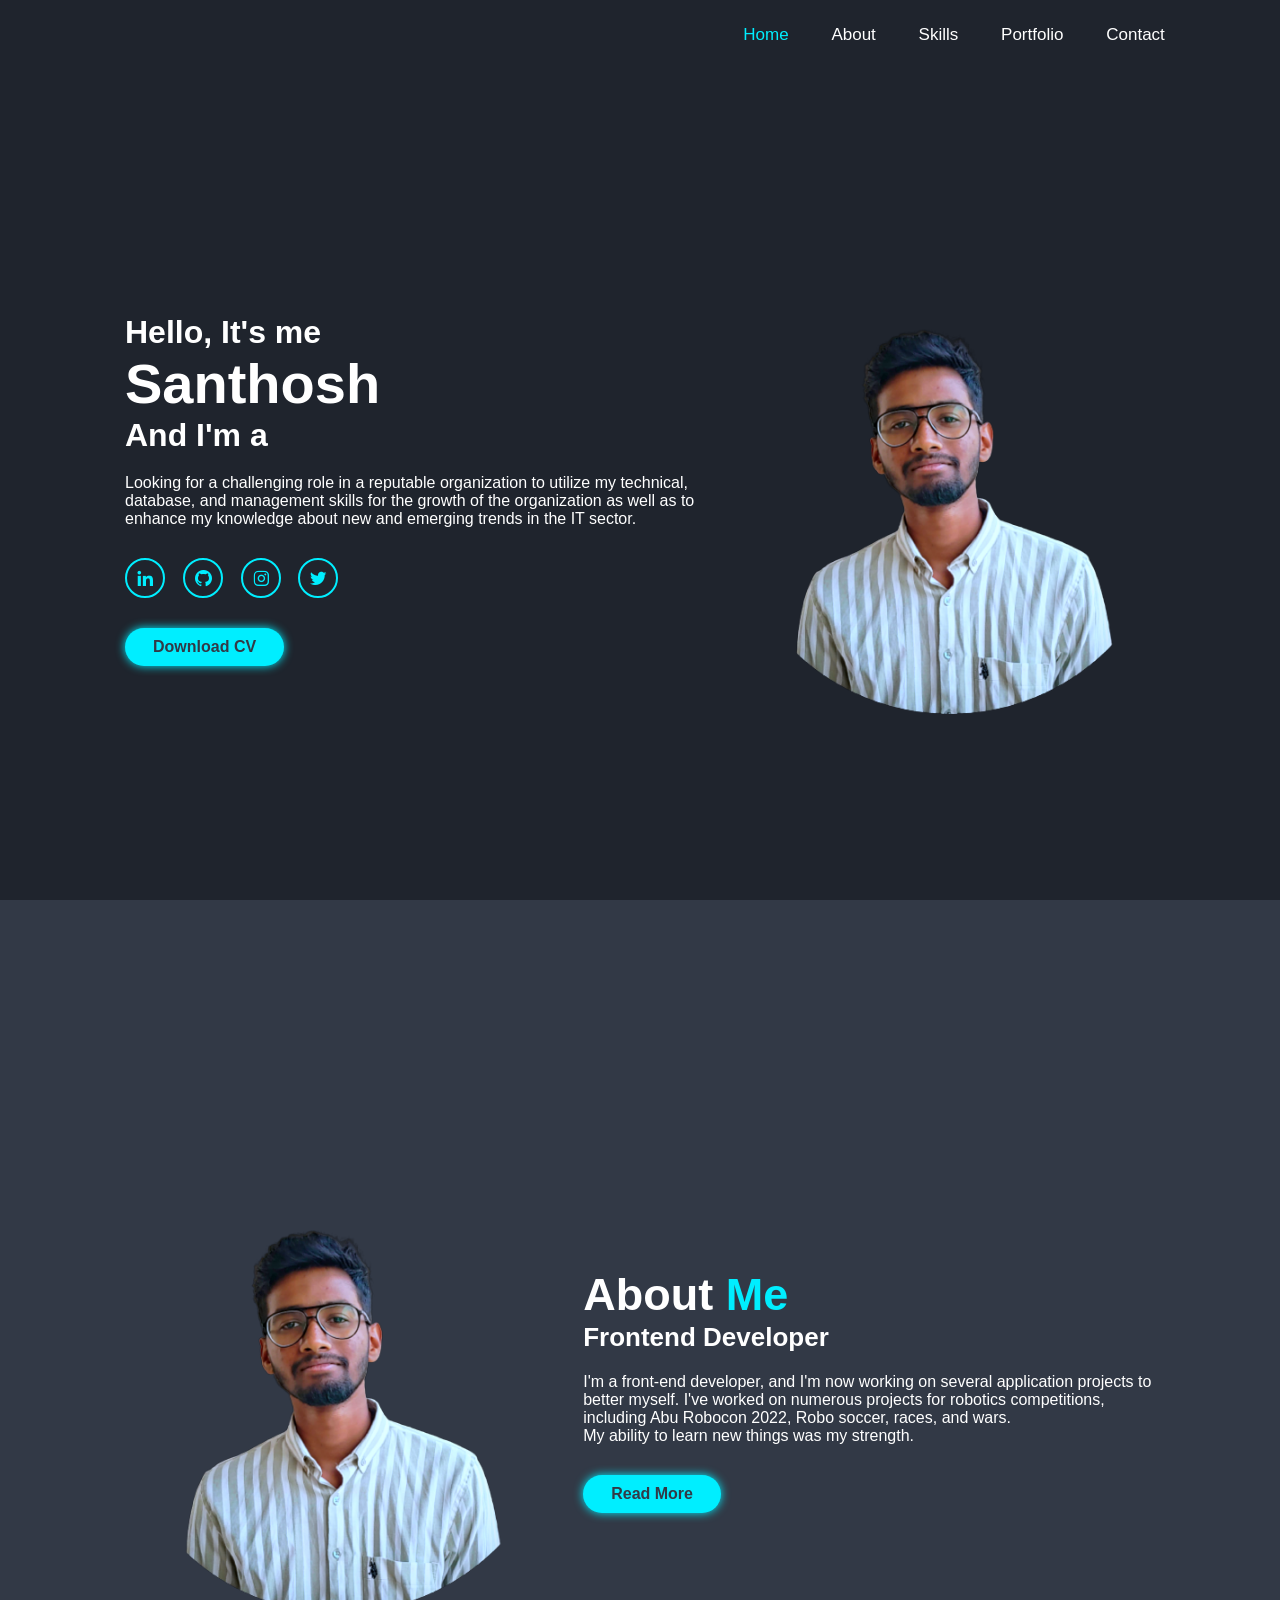
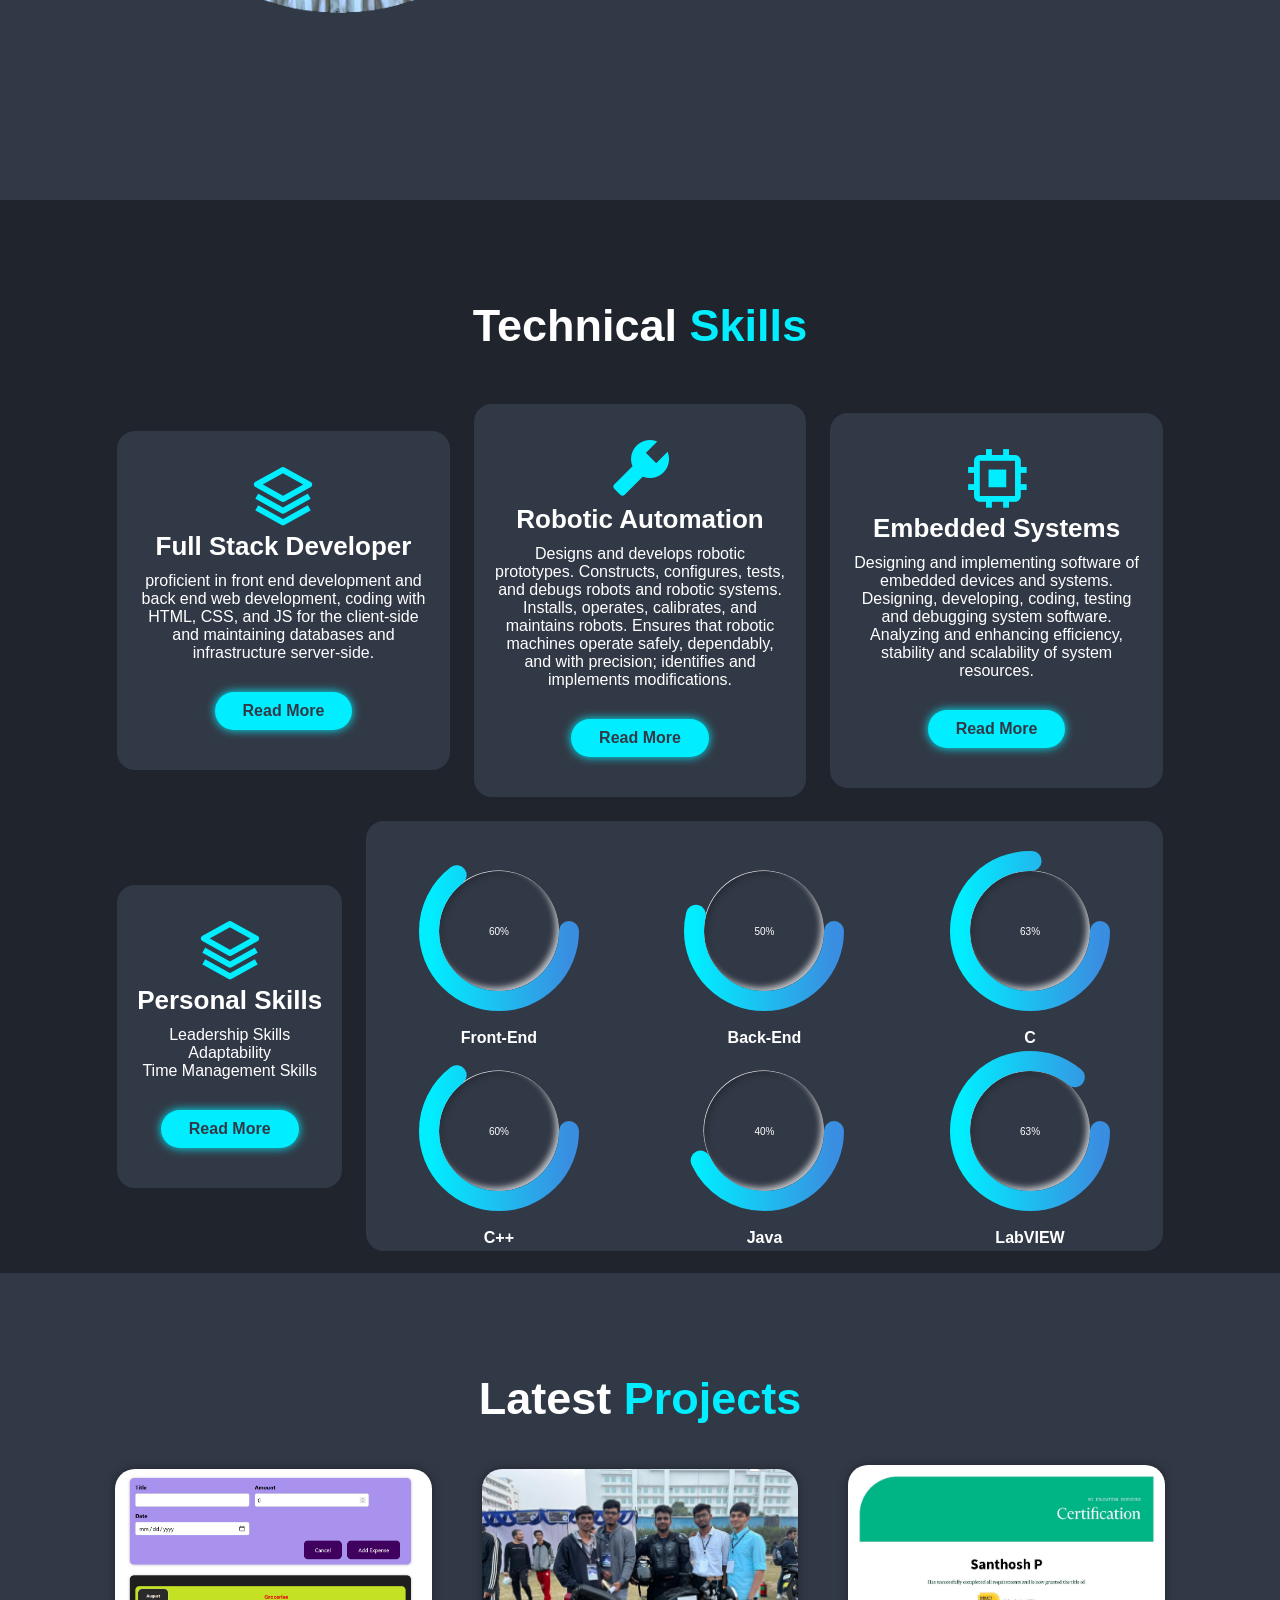
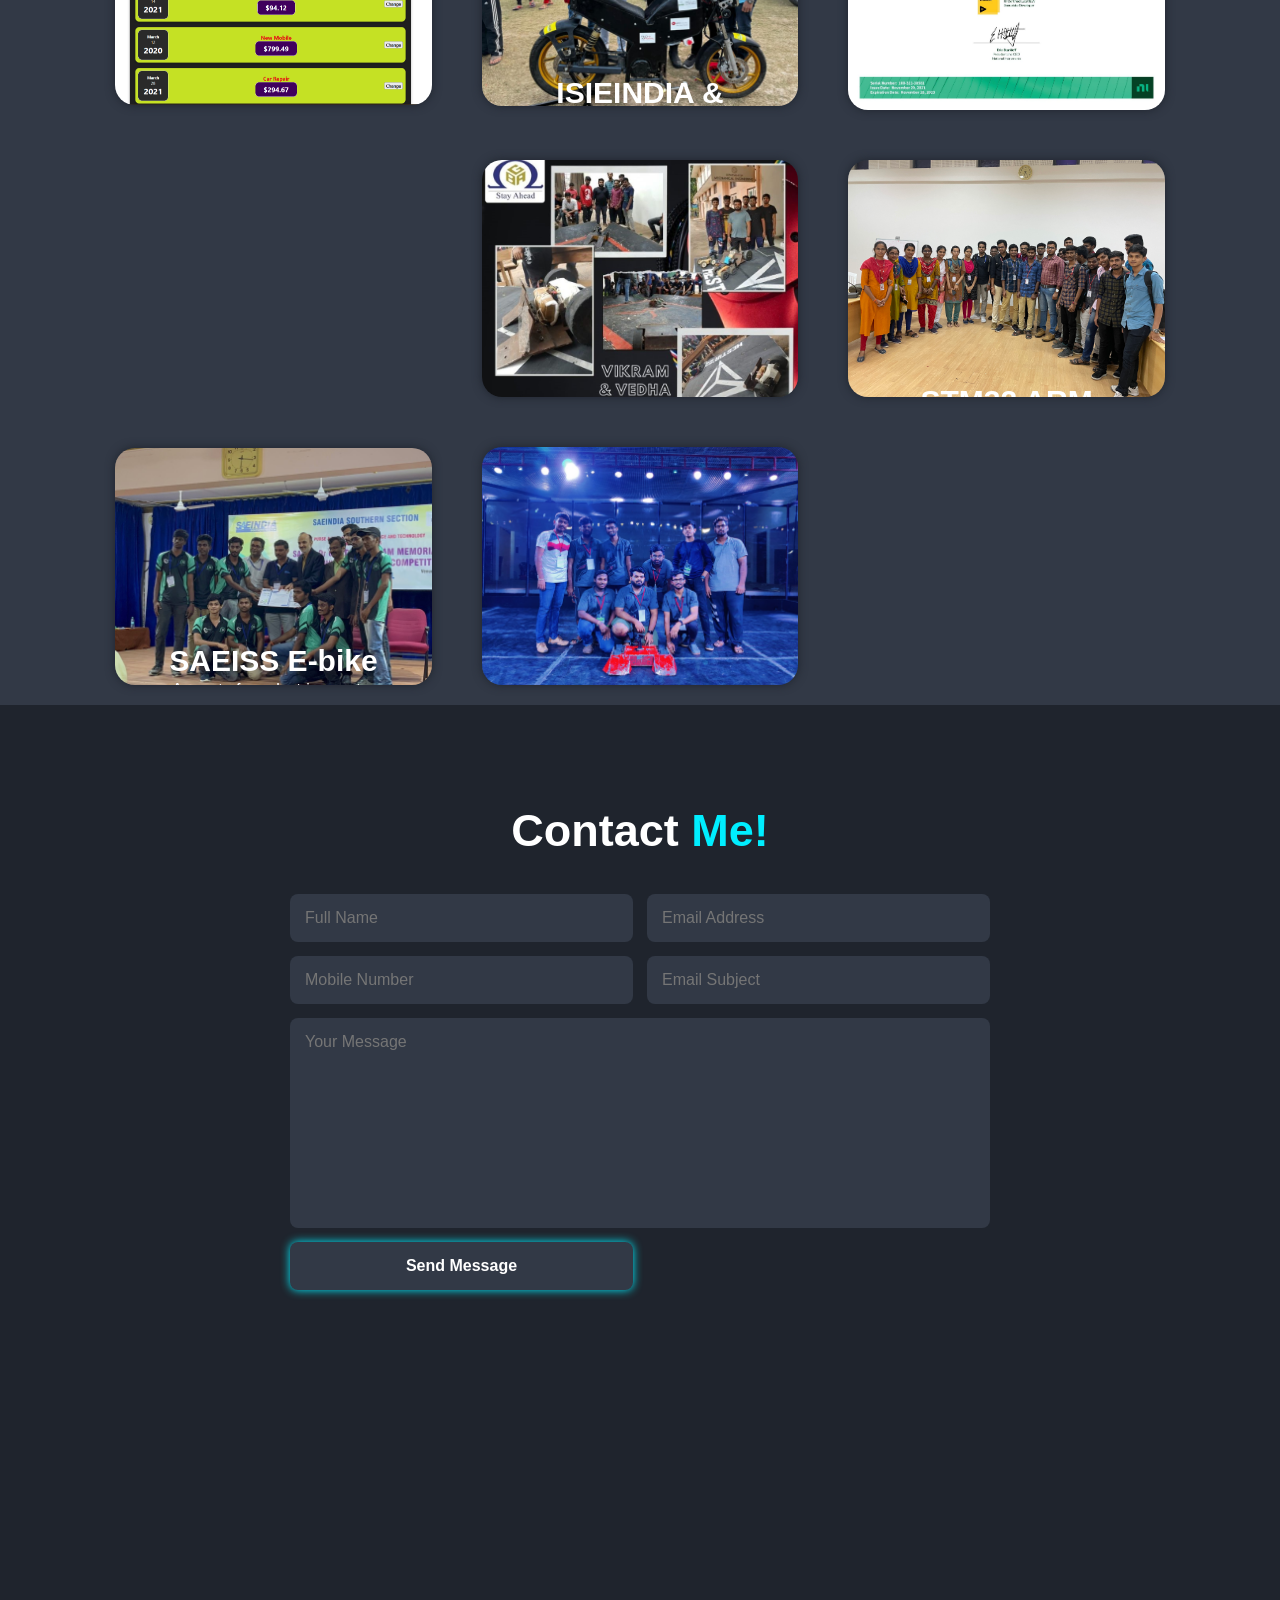
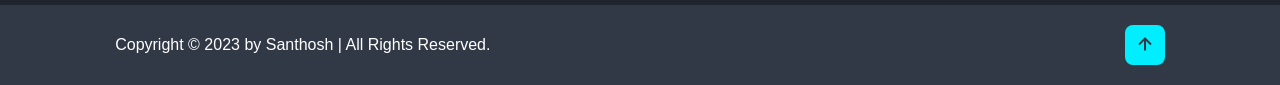
==== index.html @ 1a886999 "portfolio" ====
<!DOCTYPE html>
<html lang="en">
<head>
  <meta charset="UTF-8">
  <meta http-equiv="X-UA-Compatible" content="IE=edge">
  <meta name="viewport" content="width=device-width, initial-scale=1.0">
  <title>Portfolio website</title>
  <link rel="stylesheet"
  href="https://unpkg.com/boxicons@latest/css/boxicons.min.css">
  <link rel="stylesheet" href="NewResume.css">
</head>
<body>
  <header class="header">
    <i class='bx bx-menu' id="menu-icon"></i>
  
  
  <a href="#" class="logo">Portfolio.</a>
  <nav class="navbar">
    <a href="#home" style="--i:1;"class="active">Home</a>
    <a href="#about" style="--i:2;">About</a>
    <a href="#service" style="--i:3;">Skills</a>
    <a href="#portfolio" style="--i:4;">Portfolio</a>
    <a href="#contact" style="--i:5;">Contact</a>

  </nav>
</header>
<section class="home" id="home">
  <div class="home-content">
    <h3>Hello, It's me</h3>
    <h1>Santhosh</h1>
    <h3>And I'm a <span class="multiple-text"></span></h3>
    <p>Looking for a challenging role in a reputable organization to utilize my technical, 
      database, and management skills for the growth of the organization as well 
      as to enhance my knowledge about new and emerging trends in the IT sector.</p>
      <div class ="social-media">
        <a href="https://www.linkedin.com/in/santhosh-p-31a469250/" target="_blank" style="--i:7;" ><i class='bx bxl-linkedin  '></i></a>
        <a href="https://github.com/SanthoshRakki" target="_blank" style="--i:8;" ><i class='bx bxl-github'></i></a>
        <a href="https://www.instagram.com/sandy_jonez2323/?hl=en" target="_blank" style="--i:9;"><i class='bx bxl-instagram'></i></a>
        <a href="https://twitter.com/Santhos59393995?t=UiqaRfSFX6xBNN_8-NeDQA&s=09" target="_blank" style="--i:10;"><i class='bx bxl-twitter'></i></a>
      </div>
      <a href="Add a heading (3).pdf" download="Download" target="_blank" class="btn">Download CV</a>

  </div>
  <div class="home-img">
    <img src ="Santhosh1.png" alt="">

  </div>
</section>

<!-- about section design -->
<section class="about" id="about" >
  <div class="about-img">
    <img src="Santhosh1.png" alt="">
  </div>
  <div class="about-content">
    <h2 class="heading">About<span> Me</span></h2>
    <h3>Frontend Developer</h3>
    <p>I'm a front-end developer, and I'm now working on several application projects to better myself. I've worked on numerous projects for robotics competitions, including Abu Robocon 2022, Robo soccer, races, and wars. <br>My ability to learn new things was my strength.</p>
      <a href="#" class="btn">Read More</a>
  </div>
  <!-- <div class="about-content">
    <h2 class="heading">About<span> Me</span></h2>
    <div>
    <h3>Personal Interest</h3>
    <ul>
      <li></li>
    </ul>
    <p>I'm a front-end developer, and I'm now working on several application projects to better myself. I've worked on numerous projects for robotics competitions, including Abu Robocon 2022, Robo soccer, races, and wars. <br>My ability to learn new things was my strength.</p>
      <a href="#" class="btn">Read More</a>
    </div> -->
  <!-- </div> -->
</section>

<!-- services section design -->
<section class="services" id="service">
  <h2 class="heading">Technical <span>Skills</span></h2>
  <div class="services-overall">
  <div class="services-container">
    <div class="services-box"  >
      <i class='bx bx-layer' ></i>
      <h3>Full Stack Developer</h3>
      <p>proficient in front end development and back end web development, coding with HTML, CSS, and JS for the client-side and maintaining databases and infrastructure server-side.</p>
      <a href="#" class="btn">Read More</a>   
    </div>
    <div class="services-box">
      <i class='bx bxs-wrench'></i>
      <h3>Robotic Automation</h3>
      <p>Designs and develops robotic prototypes. Constructs, configures, tests, and debugs robots and robotic systems. Installs, operates, calibrates, and maintains robots. Ensures that robotic machines operate safely, dependably, and with precision; identifies and implements modifications.</p>
      <a href="#" class="btn">Read More</a>   
    </div>
    <div class="services-box">
      <i class='bx bx-chip' ></i>
      <h3>Embedded Systems</h3>
      <p>Designing and implementing software of embedded devices and systems. Designing, developing, coding, testing and debugging system software. Analyzing and enhancing efficiency, stability and scalability of system resources.</p>
      <a href="#" class="btn">Read More</a>   
    </div>
    <div class="services-container">
      <div class="services-box"  >
        <i class='bx bx-layer' ></i>
        <h3>Personal Skills</h3>
        <p> Leadership Skills <br>
            Adaptability<br>
            Time Management Skills</p>
        <a href="#" class="btn">Read More</a>   
      </div>
  </div>
  <div class="percentage-box">
  <div class="skill">
    <div class="outer">
      <div class="inner">
        <div id="number1" >
          <!-- frontend- 60 -->
        </div>
      </div>
    </div>
    <p> <br><b>Front-End</b></p>
    <svg xmlns="http://www.w3.org/2000/svg" version="1.1" width="160px" height="160px">
      <defs>
         <linearGradient id="GradientColor">
            <stop offset="0%" stop-color="#0ef" />
            <stop offset="100%" stop-color="rgb(58, 142, 225)" />
         </linearGradient>
      </defs>
      <circle id="circle1" cx="80" cy="80" r="70" stroke-linecap="round" />
</svg>
  </div>
  <div class="skill">
    <div class="outer">
      <div class="inner">
        <div id="number2">
           <!-- backend-50 -->
        </div>
      </div>
    </div>
    <p> <br><b>Back-End</b></p>
    <svg xmlns="http://www.w3.org/2000/svg" version="1.1" width="160px" height="160px">
      <defs>
         <linearGradient id="GradientColor">
            <stop offset="0%" stop-color="#0ef" />
            <stop offset="100%" stop-color="rgb(58, 142, 225)" />
         </linearGradient>
      </defs>
      <circle id="circle2" cx="80" cy="80" r="70" stroke-linecap="round" />
</svg>
  </div>
  <div class="skill">
    <div class="outer">
      <div class="inner">
        <div id="number3">
          <!-- C-70 -->
        </div>
      </div>
    </div>
    <p> <br><b>C</b></p>
    <svg xmlns="http://www.w3.org/2000/svg" version="1.1" width="160px" height="160px">
      <defs>
         <linearGradient id="GradientColor">
            <stop offset="0%" stop-color="#0ef" />
            <stop offset="100%" stop-color="rgb(58, 142, 225)" />
         </linearGradient>
      </defs>
      <circle id="circle3"cx="80" cy="80" r="70" stroke-linecap="round" />
</svg>
  </div>
  <div class="skill">
    <div class="outer">
      <div class="inner">
        <div id="number4">
           <!-- C++ - 60 -->
        </div>
      </div>
    </div>
    <p> <br><b>C++</b></p>
    <svg xmlns="http://www.w3.org/2000/svg" version="1.1" width="160px" height="160px">
      <defs>
         <linearGradient id="GradientColor">
            <stop offset="0%" stop-color="#0ef" />
            <stop offset="100%" stop-color="rgb(58, 142, 225)" />
         </linearGradient>
      </defs>
      <circle id="circle4" cx="80" cy="80" r="70" stroke-linecap="round" />
</svg>
  </div>
  <div class="skill">
    <div class="outer">
      <div class="inner">
        <div id="number5">
           <!-- java - 40 -->
        </div>
      </div>
    </div>
    <p> <br><b>Java</b></p>
    <svg xmlns="http://www.w3.org/2000/svg" version="1.1" width="160px" height="160px">
      <defs>
         <linearGradient id="GradientColor">
            <stop offset="0%" stop-color="#0ef" />
            <stop offset="100%" stop-color="rgb(58, 142, 225)" />
         </linearGradient>
      </defs>
      <circle id="circle5" cx="80" cy="80" r="70" stroke-linecap="round" />
</svg>
  </div>
  <div class="skill">
    <div class="outer">
      <div class="inner">
        <div id="number6">
           <!-- labview- 80 -->
        </div>
      </div>
    </div>
    <p> <br><b>LabVIEW</b></p>
    <svg xmlns="http://www.w3.org/2000/svg" version="1.1" width="160px" height="160px">
      <defs>
         <linearGradient id="GradientColor">
            <stop offset="0%" stop-color="#0ef" />
            <stop offset="100%" stop-color="rgb(58, 142, 225)" />
         </linearGradient>
      </defs>
      <circle id="circle6" cx="80" cy="80" r="70" stroke-linecap="round" />
</svg>
  </div>
</div>
</div>
</section>

<!-- portfolio section design -->
<section class="portfolio" id="portfolio">
  <!-- <section id="section4"> -->
  <h2 class="heading">Latest<span> Projects</span></h2>
  <div class="portfolio-container">

    <div class="portfolio-box">
      <img src="expense.png" alt="" >
    <div class="portfolio-layer">
      <h4>Expense Tracker</h4>
      <p>I used ReactJS to create an expenditure tracker app for business use. We can view a detailed list of our spending in this application.
        </p>
        <a href="#"><i class='bx bx-link'></i></a>
    </div>
    </div>

    <div class="portfolio-box">
      <img src="ISIE_ebike.jpg" alt="" >
    <div class="portfolio-layer">
      <h4>ISIEINDIA & Hero electric 2021</h4>
      <p>It is with great pleasure to share that I and my teammates were successful in the E-Bike competition organized by ISIEINDIA & Hero electric 2021 at Chandigarh Group of Colleges Jhanjeri. In addition to learning new things, I was exposed to a lot of different things.
        </p>
        <a href="https://www.linkedin.com/posts/santhosh-p-31a469250_learning-gratitude-bit-activity-7010127802825945088-NTG-?utm_source=share&utm_medium=member_desktop" target="_blank" ><i class='bx bx-link'></i></a>
    </div>
    </div>
    <div class="portfolio-box">
      <img src="labview.jpeg" alt="">
    <div class="portfolio-layer">
      <h4>NI Labview</h4>
      <p>After successfully completing the labview exam, I was certified by NI.In using this NI Labview software I learned a lot about how to develop a product. It was a very helpful and easy tool to work with in projects.
        </p>
        <a href="https://www.linkedin.com/posts/santhosh-p-31a469250_work-software-projects-activity-7010619201606361088-lgrp?utm_source=share&utm_medium=member_desktop" target="_blank" ><i class='bx bx-link'></i></a>
    </div>
    </div>
    <!-- 
    <div class="portfolio-box">
      <img src="bsnl.jpg" alt="">
    <div class="portfolio-layer">
      <h4>BSNL </h4>
      <p>It was a great experience to complete a 15-day internship at the BSNL company located in Meenambakkam, Chennai. As part of that internship, we had hands-on sessions and learned a lot about how the telecommunication system worked, how to resolve difficulties, and how to deal with miscommunications.
        </p>
        <a href="#"><i class='bx bx-link'></i></a>
    </div>
    </div>
    <div class="portfolio-box">
      <img src="salzer.jpg" alt="">
    <div class="portfolio-layer">
      <h4>Salzer Electronics Limited</h4>
      <p>During an industrial visit, the team went to Salzer Electronics Limited in Coimbatore. The visit initially focused on designing, developing, producing, and supplying voltage metre switches, wire ducts, selector switches, and other electrical goods. We gained knowledge about the items' manufacture and the materials used in them.
        </p>
        <a href="#"><i class='bx bx-link'></i></a>
    </div>
    </div>
    <div class="portfolio-box">
      <img src="Block_chain.jpg" alt="">
    <div class="portfolio-layer">
      <h4>Blockchain technology</h4>
      <p>We successfully completed a blockchain technology credit course that was concerned with advancing technology in the modern digital era.
        Our university, Bannari Amman Institute of Technology, sponsored the event. We gained a solid understanding of this technology and how it functions in our daily lives, which was a terrific learning experience.
        </p>
        <a href="#"><i class='bx bx-link'></i></a>
    </div> -->
    <!-- </div> -->
    <div class="portfolio-box">
      <img src="Robocon_2022 (2).jpg" alt="">
    <div class="portfolio-layer">
      <h4>DD ROBOCON 2022</h4>
      <p>The DD ROBOCON 2022 final was attended by our team, NOVA, and was held at IIT Delhi.
        Being selected as one of 32 teams for the finals in an international competition was an incredible experience for us. We learned a lot about innovative robotics concepts, employing microcontrollers to operate sensors, motors, and electrical components, etc., during this event.
        <a href="https://www.linkedin.com/posts/santhosh-p-31a469250_robots-robocon-iitdelhi-activity-7013549904669147136-gvl3?utm_source=share&utm_medium=member_desktop" target="_blank" ><i class='bx bx-link'></i></a>
    </div>
    </div>
    <div class="portfolio-box">
      <img src="hestia.jpeg" alt="">
    <div class="portfolio-layer">
      <h4> Hestia'22</h4>
      <p>
        We, the DOT ROBOTICS team from Bannari Amman Institute of Technology, had participated in several robotic events, such as the Line Follower, the Unwired Race, the Dirt Race, and the Robo War (25kg) in Hestia'22 organized by TKM College of Engineering Kollam.
        </p>
        <a href="https://www.linkedin.com/posts/santhosh-p-31a469250_experience-robotics-events-activity-7013171414853705728-BQtj?utm_source=share&utm_medium=member_desktop" target="_blank" ><i class='bx bx-link'></i></a>
    </div>
    </div>
    <div class="portfolio-box">
      <img src="stm.jpg" alt="">
    <div class="portfolio-layer">
      <h4> STM32 ARM CORTEX</h4>
      <p>TPEP product company has provided us with hands-on product training using STM ARM CORTEX microcontroller, in which we learned how to develop products that can be sold to consumers, how to design circuits, and how to select appropriate components.
        </p>
        <a href="https://www.linkedin.com/posts/santhosh-p-31a469250_tpep-stm32-microcontroller-activity-7011359034331078656-U4ib?utm_source=share&utm_medium=member_desktop" target="_blank"><i class='bx bx-link'></i></a>
    </div>
    </div>
    <div class="portfolio-box">
      <img src="SAE_ebike.jpg" alt="">
    <div class="portfolio-layer">
      <h4>SAEISS E-bike</h4>
      <p>As part of an electric scooter competition, our team, BANDIT BIKERS, entered the SAEISS DR.G.PADMANABHAM MEMORIAL ELECTRIC TWO WHEELER DESIGN COMPETITION - 2022. We created an electric scooter from the ground up.
        With good cumulative scores, we successfully completed all 7 rounds of this competition, and we were given second place for BEST PRESENTATION.
        </p>
        <a href="https://www.linkedin.com/posts/santhosh-p-31a469250_ebike-saeindia-innovations-activity-7014291073606828033-gvYP?utm_source=share&utm_medium=member_desktop" target="_blank"><i class='bx bx-link'></i></a>
    </div>
    </div>
    <div class="portfolio-box">
      <img src="NIT.jpg" alt="">
    <div class="portfolio-layer">
      <h4>TATHVA'22</h4>
      <p>We are happy to announce that DOT Robotics took part in the TATHVA'22 conference, which was held at the National Institute of Technology in Connecticut. We won first place in the SCHWIMMWAGEN, third place in the HOVERCRAFT, and fourth place in the ROBO WAR (60kg).
        </p>
        <a href="https://www.linkedin.com/posts/santhosh-p-31a469250_technology-robotics-robowar-activity-7014607756934463488-1y39?utm_source=share&utm_medium=member_desktop" target="_blank"><i class='bx bx-link'></i></a>
    </div>
    </div>

  </div>
</section>
<!-- Contact section design -->
<section class="contact" id="contact">
  <h2 class="heading">Contact<span>  Me!</span></h2>
  <form action="#">
    <div class="input-box">
      <input type="text" placeholder="Full Name">
      <input type="email" placeholder="Email Address"
    </div>
    <div class="input-box">
      <input type="number" placeholder="Mobile Number">
      <input type="text" placeholder="Email Subject"
    </div>
    <textarea name="" id="" cols="30" rows="10" placeholder="Your Message"></textarea>
    <input type="submit" class="btn" value="Send Message" >
  </form>
 
</section>
<!-- footer design -->
<footer class="footer">
  <div class="footer-text">
    <p>Copyright &copy; 2023 by Santhosh | All Rights Reserved.</p>
  </div>
  <div class="footer-iconTop">
    <a href="#home"><i class='bx bx-up-arrow-alt'></i></a>
  </div>
</footer>
<!-- scroll reveal -->
<script src="https://unpkg.com/scrollreveal"></script>
<!-- custom js -->
<script src="https://cdn.jsdelivr.net/npm/typed.js@2.0.12"></script>

<script src="NewResume.js"></script>
<script>
  let number1= document.getElementById("number1");
  let counter1 = 0;
  setInterval(()=>{
    if(counter1 == 60){
      clearInterval();
    }else{
    counter1 +=1;
    number1.innerHTML = counter1 + "%"
  }},30);
  let number2= document.getElementById("number2");
  let counter2 = 0;
  setInterval(()=>{
    if(counter2 == 50){
      clearInterval();
    }else{
    counter2+=1;
    number2.innerHTML = counter2 + "%"
  }},30);
  let number3= document.getElementById("number3");
  let counter3 = 0;
  setInterval(()=>{
    if(counter3 == 70){
      clearInterval();
    }else{
    counter3+=1;
    number3.innerHTML = counter3 + "%"
  }},30);
  let number4= document.getElementById("number4");
  let counter4 = 0;
  setInterval(()=>{
    if(counter4 == 60){
      clearInterval();
    }else{
    counter4+=1;
    number4.innerHTML = counter4 + "%"
  }},30);
  let number5= document.getElementById("number5");
  let counter5 = 0;
  setInterval(()=>{
    if(counter5 == 40){
      clearInterval();
    }else{
    counter5+=1;
    number5.innerHTML = counter5 + "%"
  }},30);
  let number6= document.getElementById("number6");
  let counter6 = 0;
  setInterval(()=>{
    if(counter6 == 80){
      clearInterval();
    }else{
    counter6+=1;
    number6.innerHTML = counter6 + "%"
  }},30);
</script>
</body> 
</html>
---- NewResume.css ----
@import url('https://fonts.googleapis.com/css2?family=Poppins:wght@300;400;500;600;700;800;900&display=swap');
*{
    margin: 0;
    padding: 0;
    box-sizing: border-box;
    text-decoration: none;
    border: none;
    outline: none;
    scroll-behavior: smooth ;
    font-family:'Gill Sans', 'Gill Sans MT', Calibri, 'Trebuchet MS', sans-serif;
}

:root{
    --bg-color: #1f242d;
    --second-bg-color:#323946;
    --text-color:#fff;
    --main-color:#0ef;
}

html{
    font-size: 62.5%;
    overflow-x: hidden;
    background: var(--bg-color);
    color: var(--text-color);
}
body{
    background: var(--bg-color);
    color:var(--text-color);
}
section{
    min-height: 100vh;
    padding: 10rem 9% 2rem;
}
.header{
    position: fixed;
    top: 0;
    left: 0;
    width: 100%;
    padding: 2rem 9%;
    background: var(--bg-color);
    display: flex;
    justify-content:space-between ;
    align-items: center;
    z-index: 100;
}
.header.sticky{
    border-bottom: .1rem solid rgba(0,0,0, .2) ;
}
span{
    color:  var(--main-color);
}

.logo{
      font-size: 2.5rem;
      color: var(--text-color);
      text-decoration: none;
      font-weight: 600;
      cursor: default;
      opacity: 0;
      animation: slideRight 1s ease forwards; 
    
}

.navbar a{
    display: inline-block;
    font-size: 1.7rem;
    color: var(--text-color);
    text-decoration: none;
    font-weight: 500;
    margin-left: 4rem;
    transition: .3s;
    opacity: 0;
    animation: slideTop .5s ease forwards;
    animation-delay: calc(.2s * var(--i)); 
}

.navbar a:hover,
.navbar a.active{
    color: var(--main-color);
}

#menu-icon{
    font-size: 3.6rem;
    color: var(--text-color);
    display: none;
}

.home{
    /* position: relative;
    width: 100%;
    height: 100vh;   */
    display: flex;
    justify-content: center;
    align-items: center;
    /* padding: 70px 10%; */
}
.home-content{
    max-width: 600px;
}

.home-content h3{
    font-size: 3.2rem;
    font-weight: 700;
     opacity: 0;
    animation: slideBottom 1s ease forwards;
    animation-delay: .7s; 
} 

.home-content h3:nth-of-type(2)
{
    margin-bottom: 2rem;
    animation: slideTop 1s ease forwards;
    animation-delay: .7s; 
} 

.home-content h3 span{
    color: var(--main-color);
}
 
.home-content h1{
    font-size: 5.6rem;
    font-weight: 700;
    line-height: 1.3;
    margin: -3px 0;
    /* opacity: 0;
    animation: slideRight 1s ease forwards;
    animation-delay: 1s; */
} 

 .home-content p {
    font-size: 1.6rem;
    /* opacity: 0;
    animation: slideLeft 1s ease forwards;
    animation-delay: 1s; */
 }

.home-img img{
    /* width: 35vw;
    animation: floatImage 2s ease-in-out infinite; */
    max-width:  450px;
    margin-right: -20px; 
     opacity: 0;
    animation: zoomIn 1s ease forwards;/*,floatImage 4s ease-in infinite; */
    animation-delay: 2s, 3s;
}

.social-media a {
     display: inline-flex;
     justify-content: center;
     align-items: center;
     width: 4rem;
     height: 4rem;
     background: transparent;
     border: .2rem solid var(--main-color);
     border-radius: 50%;
     font-size: 2rem;
     color: var(--main-color);
     text-decoration:none ;
     margin: 3rem 1.5rem 3rem 0;
     transition: .5s ease;  
      opacity: 0;
    animation: slideLeft 1s ease forwards;
    animation-delay: calc(.2s * var(--i)); 
     /*margin: 30px 15px 30px 0;*/
}

.social-media a:hover{
    background: var(--main-color);
    color: var(--second-bg-color);
    box-shadow: 0 0 1rem var(--main-color);
    ;
}

.btn{
    display: inline-block;
    padding: 1rem 2.8rem;
    background: var(--main-color);
    border-radius: 4rem;
    box-shadow: 0 0  1rem var(--main-color) ;
    font-size: 1.6rem;
    color: var(--second-bg-color);
    letter-spacing: 0;
    text-decoration: none;
    font-weight: 600;
    transition: .5s ease;
    opacity: 0;
    animation: slideTop 1s ease forwards;
    animation-delay: 2s; 
}

.btn:hover{
    box-shadow: none;
}

.about{
    display: flex;
    justify-content: center;
    align-items: center;
    gap: 2rem;
    background: var(--second-bg-color);
}
.about-img img{
    width: 35vw;
}

.about-content h2{
    text-align: left;
    line-height: 1.2;
}
.heading{
    text-align: center;
    font-size: 4.5rem;
}
.about-content h3{
    font-size: 2.6rem;
}
.about-content p{
    font-size: 1.6rem;
    margin: 2rem 0 3rem;
}
.services h2{
    margin-bottom: 5rem;
}
.services-container{
    display: flex;
    justify-content:center;
    align-items: center;
    flex-wrap: wrap;
    gap: 2rem;
}
 .services-overall{
    display: grid;
    grid-gap: 50px;
    align-items: center;
    gap: 2.5 rem; 
} 
.services-container .services-box{
    flex: 1 1 30rem;
    background: var(--second-bg-color);
    padding: 3rem 2rem 4rem;
    border-radius: 2rem;
    text-align: center;
    border: .2rem solid var(--bg-color) ;
    transform: .5s ease;
}
.services-container .services-box:hover{
    border-color: var(--main-color);
    transform: scale(1.02);
}
.percentage-box{
    display: flex;
    
    justify-content:space-around;
    align-items: center;
    flex-wrap: wrap;
    gap: 4rem;
    flex: 1 1 30rem;
    background: var(--second-bg-color);
    padding: 3rem 2rem 4rem;
    border-radius: 2rem;
    text-align: center;
    border: .2rem solid var(--bg-color) ;
    transform: .5s ease;
}
.percentage-box:hover{
    border-color: var(--main-color);
    transform: scale(1.02);
}
  .services-box i{
    font-size: 7rem;
    color: var(--main-color);
  }
  .services-box h3{
    font-size: 2.6rem;
  }
  .services-box p{
    font-size: 1.6rem;
    margin: 1rem 0 3rem;
  }
  .portfolio{
    background: var(--second-bg-color);
  }
  .portfolio h2{
    margin-bottom: 4rem;
  }
  .portfolio-container{
    display:grid;
    grid-template-columns: repeat(3,1fr);
    grid-gap: 50px;
    align-items: center;
    gap: 2.5 rem;
  }
  .portfolio-container .portfolio-box{
    position:relative ;
    border-radius: 2rem;
    box-shadow: 0 0 1rem var(--bg-color);
    overflow: hidden;
    display: flex;
    /* width: 200;
    height: 100; */

  }
  .skill{
    width:160px;
    height: 160px;
    position: relative;
  }
  .outer{
    height: 160px;
    width: 160px;
    border-radius: 50%;
    padding: 20px;
    box-shadow: 6px 6px 10px -1px rgba(0,0,0,0.15),
                -6px -6px -10px -1px rgba(255,255,255,0.7);
  }
  .inner{
    height: 120px;
    width: 120px;
    border-radius: 50%;
     display: flex;
    align-items: center;
    justify-content: center; 
    box-shadow: inset  4px 4px 6px -1px rgba(0,0,0, .2),
                inset  -4px -4px 6px -1px rgba(255,255,255,0.7),
                     -0.5px -0.5px 0px rgba(255,255,255,1),
                     0.5px 0.5px 0px rgba(0,0,0,0.15),
                     0px 12px 10px -10px rgba(0,0,0,0.05);
  }
.skill p{
        font-size: 1.6rem;
        /* font-size:x-large; */
}
  #circle1{
    fill:none;
    stroke: url(#GradientColor);
    stroke-width: 20px;
    stroke-dasharray: 472;
    stroke-dashoffset: 472;
    animation: anim1 2s linear forwards;
  }
  svg{
    position: absolute;
    top: 0;
    left: 0;
  }
  @keyframes anim1{
    100%{
        stroke-dashoffset: 188;
    }
  }
  #circle2{
    fill:none;
    stroke: url(#GradientColor);
    stroke-width: 20px;
    stroke-dasharray: 472;
    stroke-dashoffset: 472;
    animation: anim2 2s linear forwards;
  }
  svg{
    position: absolute;
    top: 0;
    left: 0;
  }
  @keyframes anim2{
    100%{
        stroke-dashoffset: 236;
    }
  }
  #circle3{
    fill:none;
    stroke: url(#GradientColor);
    stroke-width: 20px;
    stroke-dasharray: 472;
    stroke-dashoffset: 472;
    animation: anim3 2s linear forwards;
  }
  svg{
    position: absolute;
    top: 0;
    left: 0;
  }
  @keyframes anim3 {
    100%{
        stroke-dashoffset: 141;
    }
  }
  #circle4{
    fill:none;
    stroke: url(#GradientColor);
    stroke-width: 20px;
    stroke-dasharray: 472;
    stroke-dashoffset: 472;
    animation: anim4 2s linear forwards;
  }
  
  svg{
    position: absolute;
    top: 0;
    left: 0;
  }
  @keyframes anim4{
    100%{
        stroke-dashoffset: 188;
    }
  }
  #circle5{
    fill:none;
    stroke: url(#GradientColor);
    stroke-width: 20px;
    stroke-dasharray: 472;
    stroke-dashoffset: 472;
    animation: anim5 2s linear forwards;
  }
  svg{
    position: absolute;
    top: 0;
    left: 0;
  }
  @keyframes anim5{
    100%{
        stroke-dashoffset: 283;
    }
  }
  #circle6{
    fill:none;
    stroke: url(#GradientColor);
    stroke-width: 20px;
    stroke-dasharray: 472;
    stroke-dashoffset: 472;
    animation: anim6 2s linear forwards;
  }
  svg{
    position: absolute;
    top: 0;
    left: 0;
  }
  @keyframes anim6{
    100%{
        stroke-dashoffset: 94;
    }
  }
  
  #number{
    font-weight: 600px;
    color: #555;
  }

  .portfolio-box img{
    width: 100%;
    transform: .5s ease;

  }
  .portfolio-box:hover img{
    transform: scale(1.1);
  }
.portfolio-box .portfolio-layer{
    position: absolute;
    bottom: 0;
    left: 0;
    width: 100%;
    height: 100%;
    background: linear-gradient(rgba(0,0,0, .1), var(--main-color));
    display: flex;
    justify-content: center;
    align-items: center;
    flex-direction: column;
    text-align: center;
    padding: 0 4rem;
    transform: translateY(100%);
    transition: .5s ease;
}
.portfolio-box:hover .portfolio-layer{
    transform: translateY(0);
}
.portfolio-layer h4{
    font-size: 3rem; 
}
.portfolio-layer p{
    font-size: 1.6rem;
    margin: .3rem 0 1rem;
}

.portfolio-layer a{
    display: inline-flex;
    justify-content: center;
    align-items: center;
    width: 5rem;
    height: 5rem;
    background: var(--text-color);
    border-radius: 50%;
}
.portfolio-layer a i{
    font-size: 2rem;
    color: var(--second-bg-color);
}
.contact h2{
    margin-bottom: 3rem;
}
.contact form{
    max-width: 70rem;
    margin: 1rem auto;
    text-align: center;
    margin-bottom: 3rem;
}
.contact form .input-box{
    display: flex;
    justify-content: space-between;
    flex-wrap: wrap;
}
.contact form .btn{
    display: inline-block;
    padding: 1rem 2.8rem;
    background: var(--main-color);
    border-radius: 4rem;
    box-shadow: 0 0  1rem var(--main-color) ;
    font-size: 1.6rem;
    color: var(--second-bg-color);
    letter-spacing: 0;
    text-decoration: none;
    font-weight: 600;
    transition: .5s ease;
    opacity: 0;
    animation: slideTop 1s ease forwards;
    animation-delay: 2s; 
}
.contact form .input-box input,
.contact form textarea{
    width: 100%;
    padding: 1.5rem;
    font-size: 1.6rem;
    color: var(--text-color);
    background: var(--second-bg-color);
    border-radius: .8rem;
    margin: .7rem 0;
}
.contact form .input-box input{
    width: 49%;
}
  
.contact form textarea{
    resize: none;
}
.contact form .btn{
    margin-top: 2rem;
    cursor: pointer;
}
.footer{
    display: flex;
    justify-content: space-between;
    align-items: center;
    flex-wrap: wrap;
    padding: 2rem 9%;
    background: var(--second-bg-color);
}
.footer-text p{
    font-size: 1.6rem;
}
.footer-iconTop a{
    display: inline-flex;
    justify-content: center;
    align-items: center;
    padding: .8rem;
    background: var(--main-color);
    border-radius: .8rem;
    transition: .5s ease;
}

/* BREAKPOINTS */
@media (max-width: 1200px){
    html{
        font-size: 55%;
    }
}
@media(max-width: 991px){
    .header{
        padding: 2rem 3%;
    }
    section{
        padding: 10rem 3% 2rem;
    }
    .services{
        padding-bottom: 7rem;
    }
    /* .services .percentage-box{
        padding-bottom: 7rem;
    } */
    .portfolio{
        padding-bottom: 7rem;
    }
    .contact{
        min-height: auto;
    }
    .footer{
        padding: 2rem;
    }
}
@media(max-width: 768px){
    #menu-icon{
        display: block;
    }
    .navbar{
        position: absolute;
        top:100%;
        left: 0;
        width: 100%;
        padding: 1rem 3%;
        background: var(--bg-color);
        border-top: .1rem solid rgba(0,0,0, .2);
        box-shadow: 0 .5rem 1rem rgba(0,0,0, .2);
        display: none;
    }
    .navbar.active{
        display: block;
    }
    .navbar a{
        display: block;
        font-size: 2rem;
        margin: 3rem 0;
    }
    .home{
        flex-direction: column;
    }
    .home-content h3{
        font-size: 2.6rem;
    }
    .home-content h1{
        font-size: 5rem;
    }
    .home-img img{
        width: 70vw;
        margin-top: 4rem;
    }
    .about{
        flex-direction: column-reverse;
    }
    .about img{
        width: 70vw;
        margin-top: 3rem;
    }
    .services h2{
        margin-bottom: 3rem;
    }
    .portfolio h2{
        margin-bottom: 3rem;
    }
    .portfolio-container{
        grid-template-columns: repeat(2, 1fr);
    }

}
@media(max-width: 617px){
    .portfolio-container{
        grid-template-columns: 1fr;
    }
}
  {
    html{
        font-size: 50%;
    }
    .contact form .input-box input{
        width: 100%;
    }
}
@media(max-width: 365px){
    .home-img{
        width: 90vw;
    }
    .about-img img{
        width: 90vw;
    }
    .footer{
        flex-direction: column-reverse;
    }
    .footer p{
        text-align: center;
        margin-top: 2rem;
    }
}
.footer-iconTop a:hover{
    box-shadow: 0 0 1rem var(--main-color);
}
.footer-iconTop a i{
    font-size: 2.4rem;
    color: var(--second-bg-color);
}
/*KEYFRAMES ANIMATION*/
/* @keyframes slideRight{
    0%{
        transform: translateX(-100px);
        opacity: 0;
    }
    100%{
        transform: translateX(0);
        opacity: 1;
    }
}

*/


@keyframes zoomIn{
    0%{
        transform: scale(0);
        opacity: 0;
    }
    100%{
        transform: scale(1);
        opacity: 1;
    }
} 
@keyframes slideLeft{
    0%{
        transform: translateX(100px);
        opacity: 0;
    }
    100%{
        transform: translateX(0);
        opacity: 1;
    }
}
@keyframes floatImage{
    0%{
        transform: translateY(0);
    }
    50%{
        transform: translateY(-22.4rem);
    }
    100%{
        transform: translateY(0);
    }
} 
@keyframes slideTop{
    0%{
        transform: translateY(100px);
        opacity: 0;
    }
    100%{
        transform: translateY(0);
        opacity: 1;
    }
}
@keyframes slideBottom{
    0%{
        transform: translateY(-100px);
        opacity: 0;
    }
    100%{
        transform: translateY(0);
        opacity: 1;
    }
}
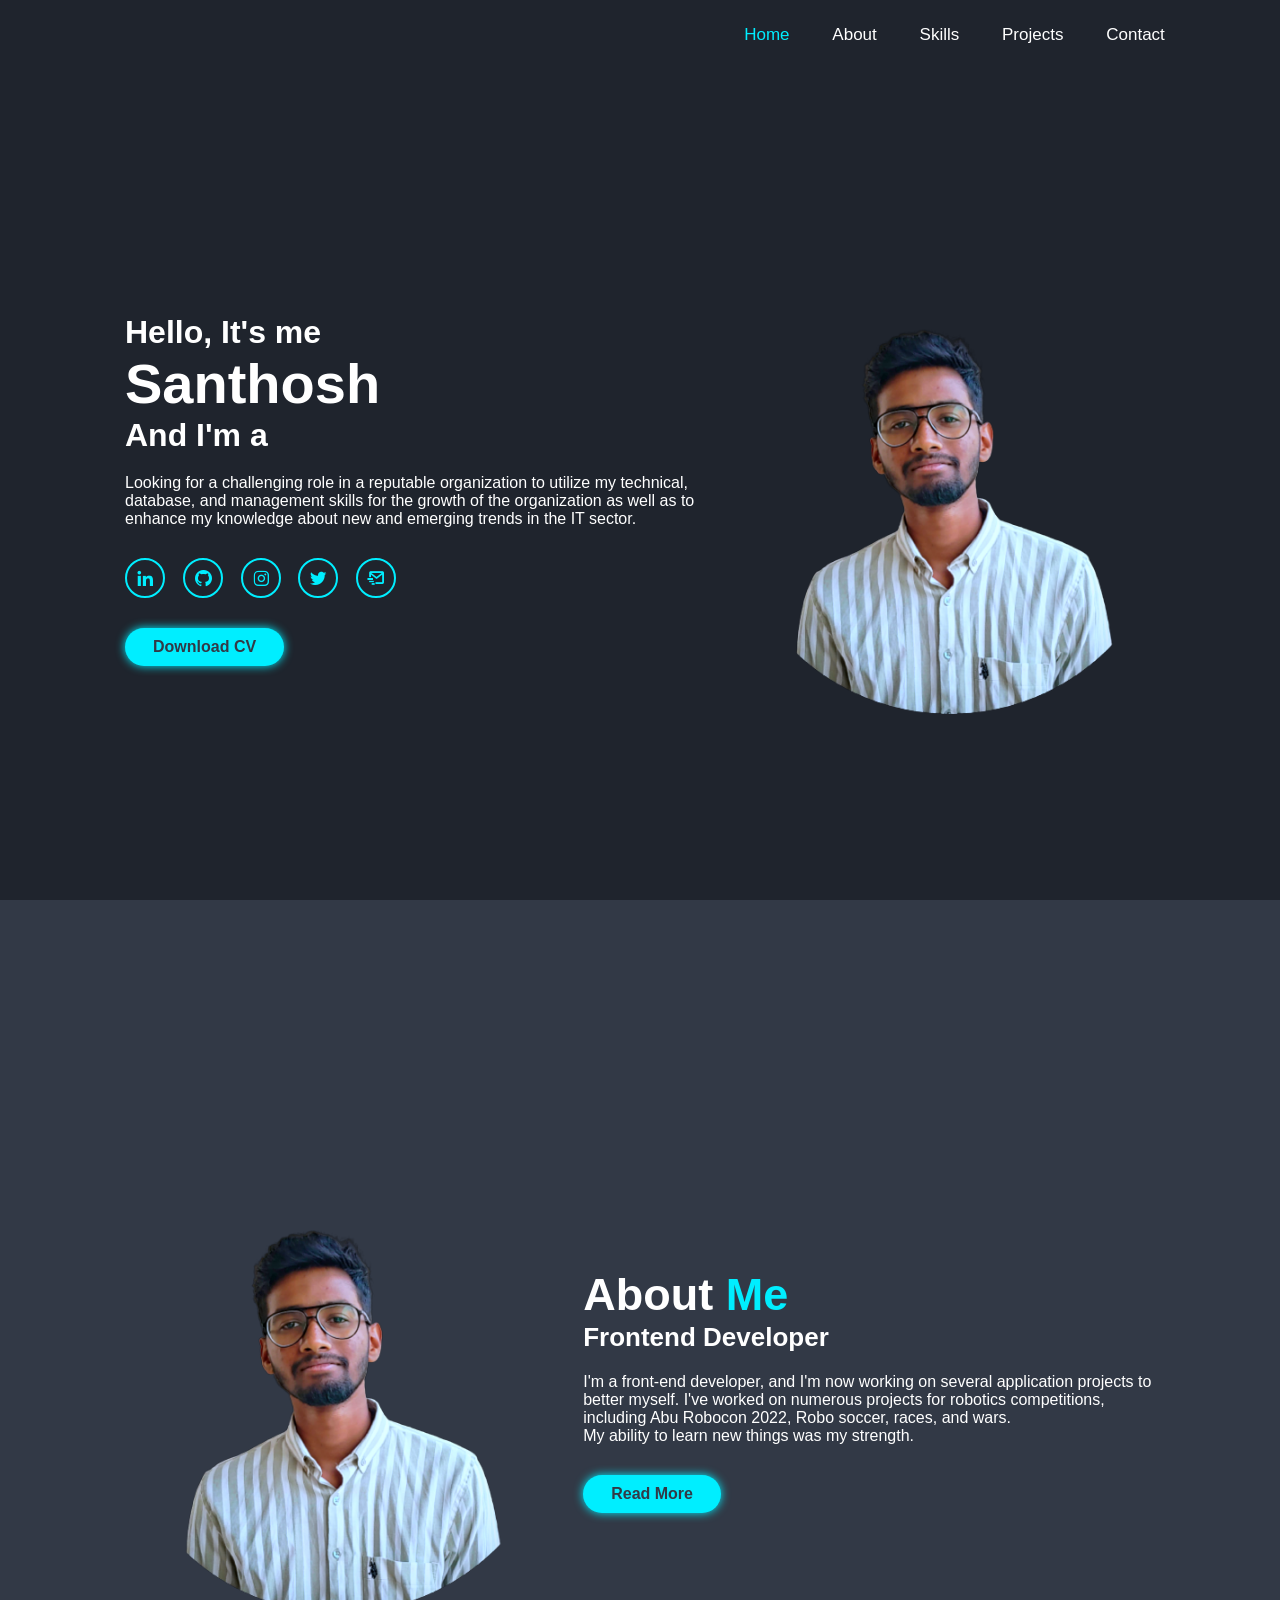
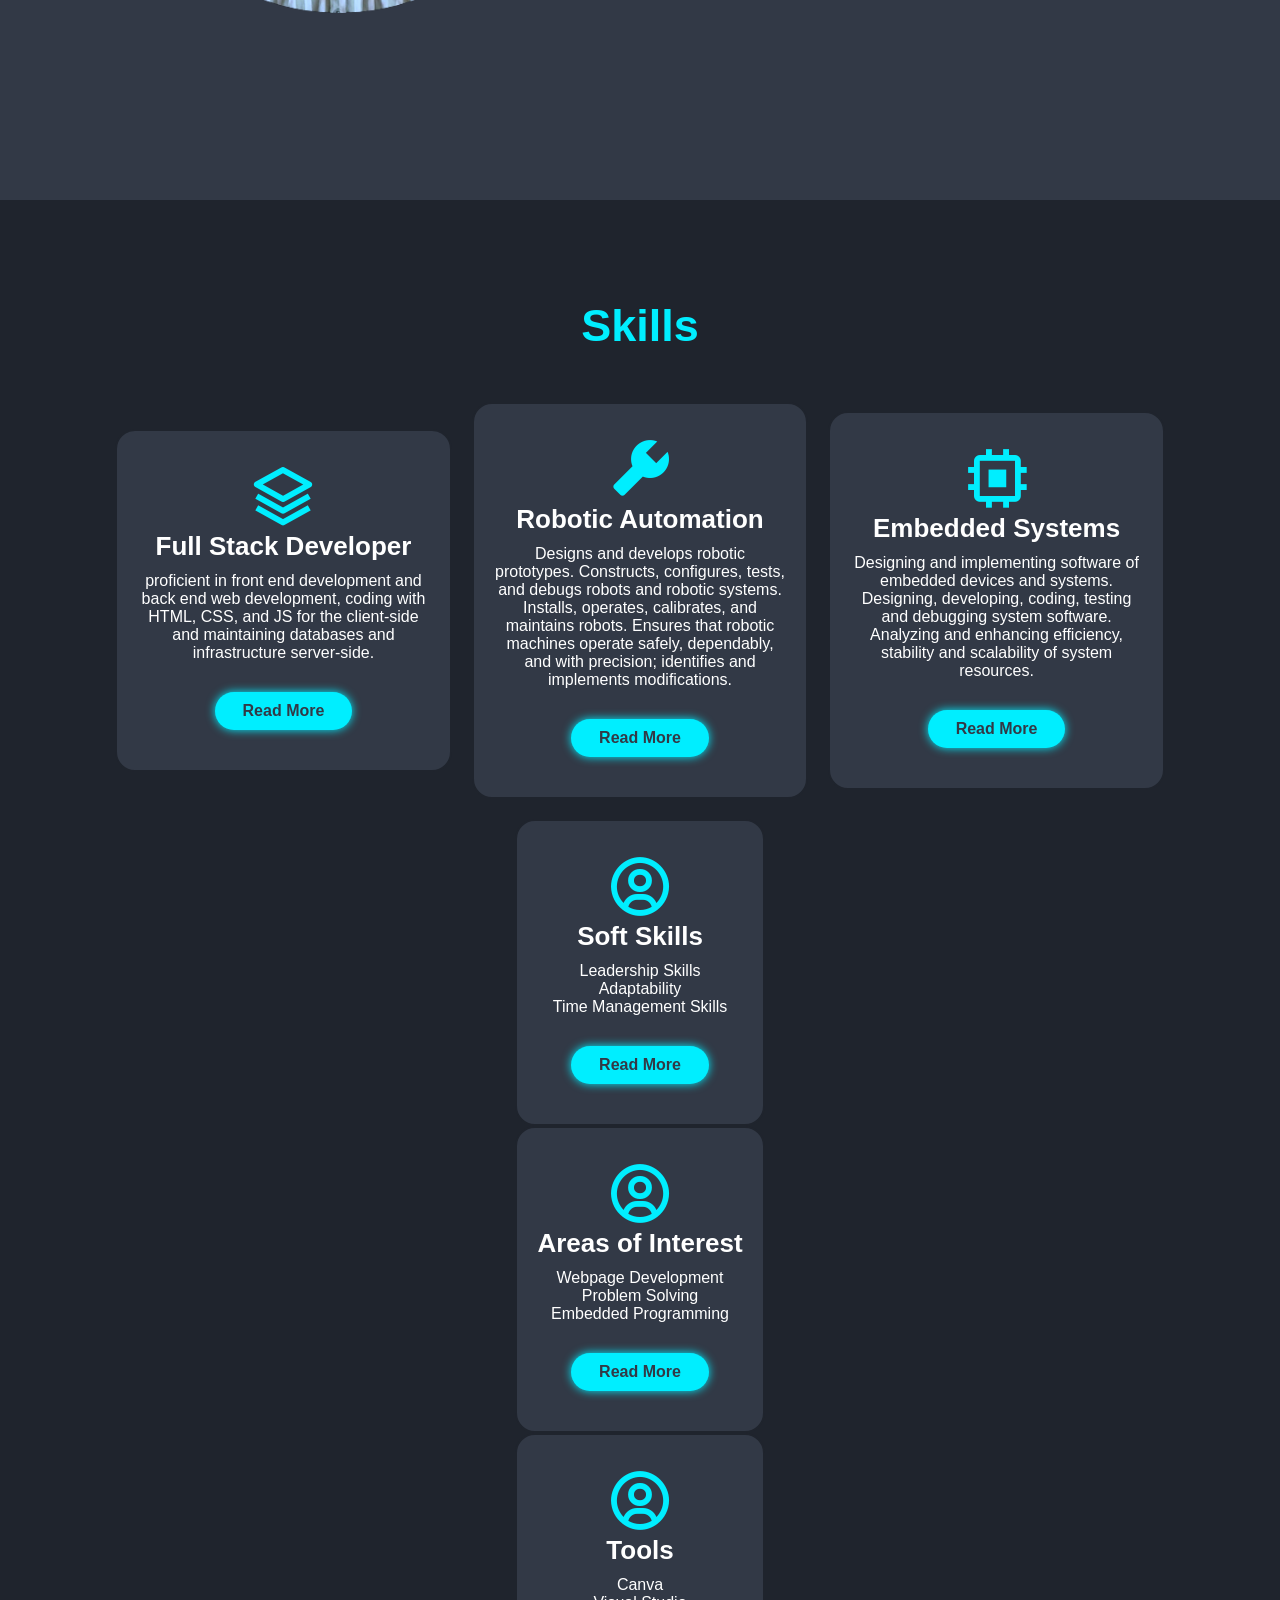
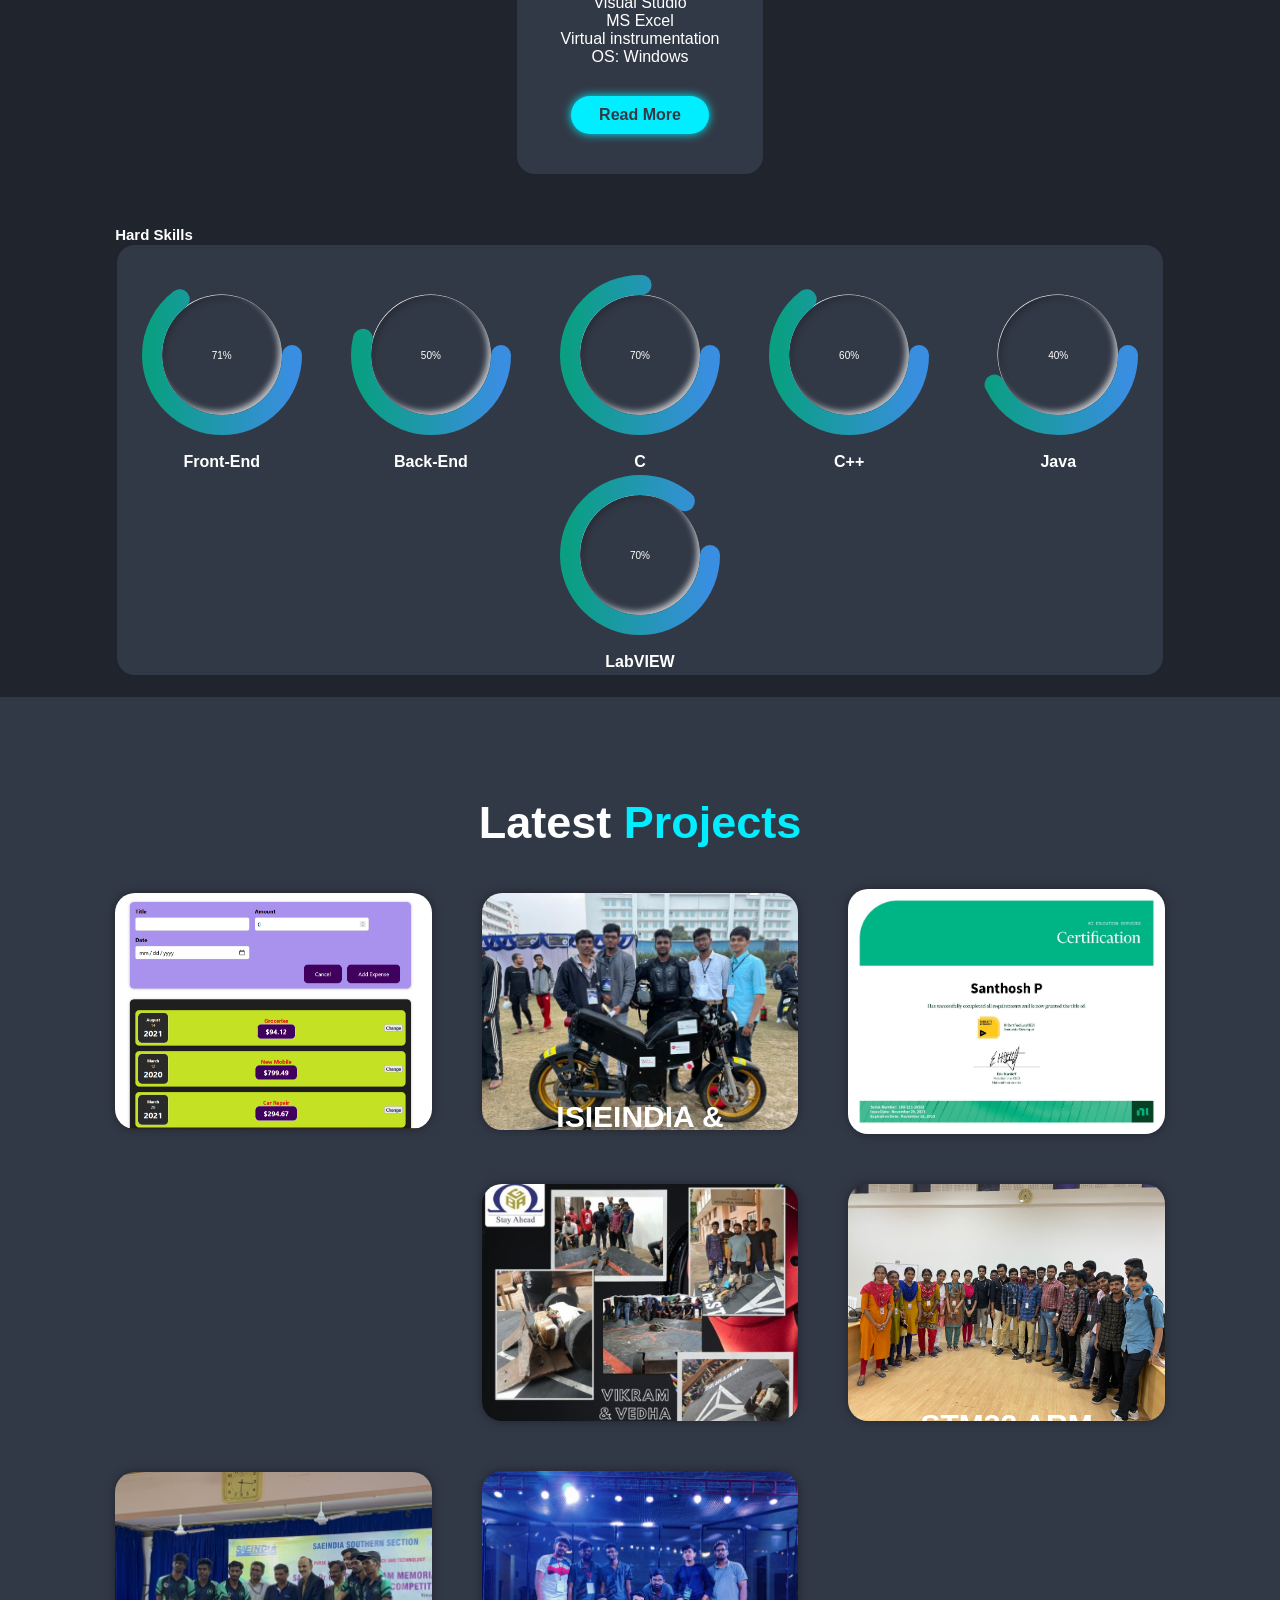
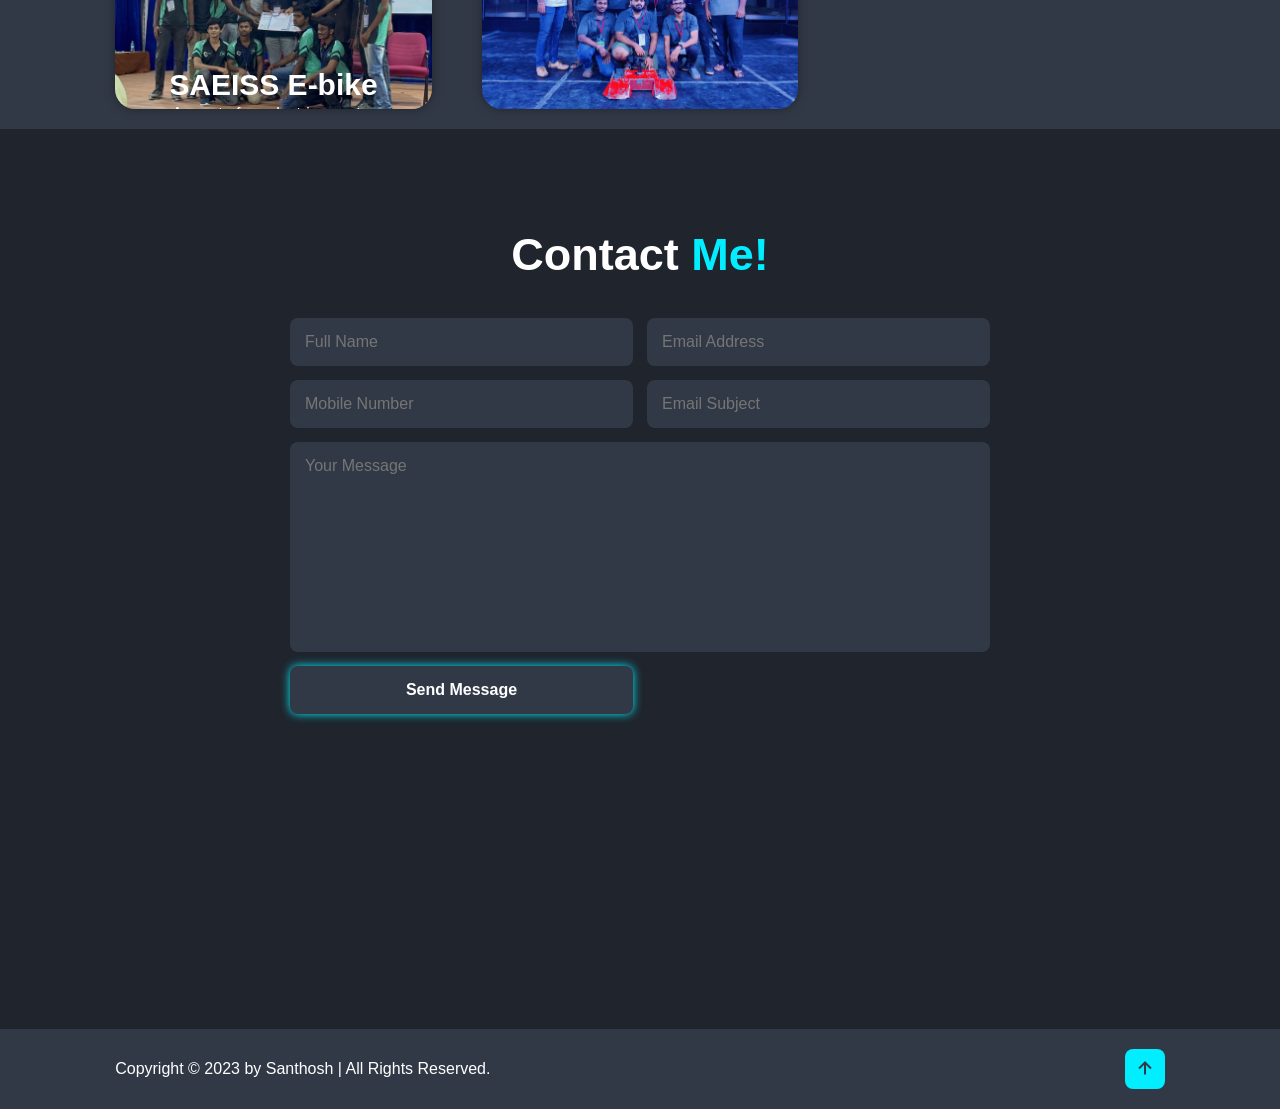
==== commit 2cc9713b: "new update" ====
--- a/index.html
+++ b/index.html
@@ -12,15 +12,14 @@
 <body>
   <header class="header">
     <i class='bx bx-menu' id="menu-icon"></i>
-  
-  
-  <a href="#" class="logo">Portfolio.</a>
+    <a href="#" class="logo">Portfolio<span>.io</span></a>
   <nav class="navbar">
     <a href="#home" style="--i:1;"class="active">Home</a>
     <a href="#about" style="--i:2;">About</a>
     <a href="#service" style="--i:3;">Skills</a>
-    <a href="#portfolio" style="--i:4;">Portfolio</a>
+    <a href="#portfolio" style="--i:4;">Projects</a>
     <a href="#contact" style="--i:5;">Contact</a>
+   
 
   </nav>
 </header>
@@ -37,6 +36,7 @@
         <a href="https://github.com/SanthoshRakki" target="_blank" style="--i:8;" ><i class='bx bxl-github'></i></a>
         <a href="https://www.instagram.com/sandy_jonez2323/?hl=en" target="_blank" style="--i:9;"><i class='bx bxl-instagram'></i></a>
         <a href="https://twitter.com/Santhos59393995?t=UiqaRfSFX6xBNN_8-NeDQA&s=09" target="_blank" style="--i:10;"><i class='bx bxl-twitter'></i></a>
+        <a href="#contact" target="" style="--i:10;" > <i class='bx bx-mail-send'></i></a>
       </div>
       <a href="Add a heading (3).pdf" download="Download" target="_blank" class="btn">Download CV</a>
 
@@ -56,7 +56,7 @@
     <h2 class="heading">About<span> Me</span></h2>
     <h3>Frontend Developer</h3>
     <p>I'm a front-end developer, and I'm now working on several application projects to better myself. I've worked on numerous projects for robotics competitions, including Abu Robocon 2022, Robo soccer, races, and wars. <br>My ability to learn new things was my strength.</p>
-      <a href="#" class="btn">Read More</a>
+      <a href="#portfolio" class="btn">Read More</a>
   </div>
   <!-- <div class="about-content">
     <h2 class="heading">About<span> Me</span></h2>
@@ -73,38 +73,63 @@
 
 <!-- services section design -->
 <section class="services" id="service">
-  <h2 class="heading">Technical <span>Skills</span></h2>
+  <h2 class="heading"> <span>Skills</span></h2>
   <div class="services-overall">
   <div class="services-container">
     <div class="services-box"  >
       <i class='bx bx-layer' ></i>
       <h3>Full Stack Developer</h3>
       <p>proficient in front end development and back end web development, coding with HTML, CSS, and JS for the client-side and maintaining databases and infrastructure server-side.</p>
-      <a href="#" class="btn">Read More</a>   
+      <a href="#portfolio" class="btn">Read More</a>   
     </div>
     <div class="services-box">
       <i class='bx bxs-wrench'></i>
       <h3>Robotic Automation</h3>
       <p>Designs and develops robotic prototypes. Constructs, configures, tests, and debugs robots and robotic systems. Installs, operates, calibrates, and maintains robots. Ensures that robotic machines operate safely, dependably, and with precision; identifies and implements modifications.</p>
-      <a href="#" class="btn">Read More</a>   
+      <a href="#portfolio" class="btn">Read More</a>   
     </div>
     <div class="services-box">
       <i class='bx bx-chip' ></i>
       <h3>Embedded Systems</h3>
       <p>Designing and implementing software of embedded devices and systems. Designing, developing, coding, testing and debugging system software. Analyzing and enhancing efficiency, stability and scalability of system resources.</p>
-      <a href="#" class="btn">Read More</a>   
-    </div>
-    <div class="services-container">
-      <div class="services-box"  >
-        <i class='bx bx-layer' ></i>
-        <h3>Personal Skills</h3>
-        <p> Leadership Skills <br>
-            Adaptability<br>
-            Time Management Skills</p>
-        <a href="#" class="btn">Read More</a>   
-      </div>
-  </div>
+      <a href="#portfolio" class="btn">Read More</a>   
+    </div>
+    <div class="technical-box">
+        <div class="services-box"  >
+          <i class='bx bx-user-circle'></i>
+            <h3> Soft Skills <br></h3>
+              <p> Leadership Skills <br>
+                Adaptability<br>
+                Time Management Skills 
+              </p>
+            <a href="#portfolio" class="btn">Read More</a>   
+        </div>
+        <div class="services-box"  >
+          <i class='bx bx-user-circle'></i>
+            <h3> Areas of Interest <br></h3>
+              <p> Webpage Development <br>
+                  Problem Solving <br>
+                  Embedded Programming 
+              </p>
+            <a href="#portfolio" class="btn">Read More</a>   
+        </div>
+        <div class="services-box"  >
+          <i class='bx bx-user-circle'></i>
+            <h3> Tools <br></h3>
+              <p> Canva <br>
+                Visual Studio<br>
+                MS Excel<br>
+                Virtual instrumentation<br>
+                OS: Windows 
+              </p>
+            <a href="#portfolio" class="btn">Read More</a>   
+        </div>
+
+    </div>  
+  </div>
+<div> <h1>Hard Skills</h1>
   <div class="percentage-box">
+   
   <div class="skill">
     <div class="outer">
       <div class="inner">
@@ -117,22 +142,41 @@
     <svg xmlns="http://www.w3.org/2000/svg" version="1.1" width="160px" height="160px">
       <defs>
          <linearGradient id="GradientColor">
+            <stop offset="0%" stop-color="rgb(10, 159, 131)" />
+            <stop offset="100%" stop-color="rgb(58, 142, 225)" />
+         </linearGradient>
+      </defs>
+      <circle id="circle1" cx="80" cy="80" r="70" stroke-linecap="round" />
+</svg>
+  </div>
+  <div class="skill">
+    <div class="outer">
+      <div class="inner">
+        <div id="number2">
+           <!-- backend-50 -->
+        </div>
+      </div>
+    </div>
+    <p> <br><b>Back-End</b></p>
+    <svg xmlns="http://www.w3.org/2000/svg" version="1.1" width="160px" height="160px">
+      <defs>
+         <linearGradient id="GradientColor">
             <stop offset="0%" stop-color="#0ef" />
             <stop offset="100%" stop-color="rgb(58, 142, 225)" />
          </linearGradient>
       </defs>
-      <circle id="circle1" cx="80" cy="80" r="70" stroke-linecap="round" />
-</svg>
-  </div>
-  <div class="skill">
-    <div class="outer">
-      <div class="inner">
-        <div id="number2">
-           <!-- backend-50 -->
-        </div>
-      </div>
-    </div>
-    <p> <br><b>Back-End</b></p>
+      <circle id="circle2" cx="80" cy="80" r="70" stroke-linecap="round" />
+</svg>
+  </div>
+  <div class="skill">
+    <div class="outer">
+      <div class="inner">
+        <div id="number3">
+          <!-- C-70 -->
+        </div>
+      </div>
+    </div>
+    <p> <br><b>C</b></p>
     <svg xmlns="http://www.w3.org/2000/svg" version="1.1" width="160px" height="160px">
       <defs>
          <linearGradient id="GradientColor">
@@ -140,18 +184,37 @@
             <stop offset="100%" stop-color="rgb(58, 142, 225)" />
          </linearGradient>
       </defs>
-      <circle id="circle2" cx="80" cy="80" r="70" stroke-linecap="round" />
-</svg>
-  </div>
-  <div class="skill">
-    <div class="outer">
-      <div class="inner">
-        <div id="number3">
-          <!-- C-70 -->
-        </div>
-      </div>
-    </div>
-    <p> <br><b>C</b></p>
+      <circle id="circle3"cx="80" cy="80" r="70" stroke-linecap="round" />
+</svg>
+  </div>
+  <div class="skill">
+    <div class="outer">
+      <div class="inner">
+        <div id="number4">
+           <!-- C++ - 60 -->
+        </div>
+      </div>
+    </div>
+    <p> <br><b>C++</b></p>
+    <svg xmlns="http://www.w3.org/2000/svg" version="1.1" width="160px" height="160px">
+      <defs>
+         <linearGradient id="GradientColor">
+            <stop offset="0%" stop-color="rgb(10, 159, 131)" />
+            <stop offset="100%" stop-color="rgb(10, 159, 131)" />
+         </linearGradient>
+      </defs>
+      <circle id="circle4" cx="80" cy="80" r="70" stroke-linecap="round" />
+</svg>
+  </div>
+  <div class="skill">
+    <div class="outer">
+      <div class="inner">
+        <div id="number5">
+           <!-- java - 40 -->
+        </div>
+      </div>
+    </div>
+    <p> <br><b>Java</b></p>
     <svg xmlns="http://www.w3.org/2000/svg" version="1.1" width="160px" height="160px">
       <defs>
          <linearGradient id="GradientColor">
@@ -159,18 +222,18 @@
             <stop offset="100%" stop-color="rgb(58, 142, 225)" />
          </linearGradient>
       </defs>
-      <circle id="circle3"cx="80" cy="80" r="70" stroke-linecap="round" />
-</svg>
-  </div>
-  <div class="skill">
-    <div class="outer">
-      <div class="inner">
-        <div id="number4">
-           <!-- C++ - 60 -->
-        </div>
-      </div>
-    </div>
-    <p> <br><b>C++</b></p>
+      <circle id="circle5" cx="80" cy="80" r="70" stroke-linecap="round" />
+</svg>
+  </div>
+  <div class="skill">
+    <div class="outer">
+      <div class="inner">
+        <div id="number6">
+           <!-- labview- 80 -->
+        </div>
+      </div>
+    </div>
+    <p> <br><b>LabVIEW</b></p>
     <svg xmlns="http://www.w3.org/2000/svg" version="1.1" width="160px" height="160px">
       <defs>
          <linearGradient id="GradientColor">
@@ -178,47 +241,10 @@
             <stop offset="100%" stop-color="rgb(58, 142, 225)" />
          </linearGradient>
       </defs>
-      <circle id="circle4" cx="80" cy="80" r="70" stroke-linecap="round" />
-</svg>
-  </div>
-  <div class="skill">
-    <div class="outer">
-      <div class="inner">
-        <div id="number5">
-           <!-- java - 40 -->
-        </div>
-      </div>
-    </div>
-    <p> <br><b>Java</b></p>
-    <svg xmlns="http://www.w3.org/2000/svg" version="1.1" width="160px" height="160px">
-      <defs>
-         <linearGradient id="GradientColor">
-            <stop offset="0%" stop-color="#0ef" />
-            <stop offset="100%" stop-color="rgb(58, 142, 225)" />
-         </linearGradient>
-      </defs>
-      <circle id="circle5" cx="80" cy="80" r="70" stroke-linecap="round" />
-</svg>
-  </div>
-  <div class="skill">
-    <div class="outer">
-      <div class="inner">
-        <div id="number6">
-           <!-- labview- 80 -->
-        </div>
-      </div>
-    </div>
-    <p> <br><b>LabVIEW</b></p>
-    <svg xmlns="http://www.w3.org/2000/svg" version="1.1" width="160px" height="160px">
-      <defs>
-         <linearGradient id="GradientColor">
-            <stop offset="0%" stop-color="#0ef" />
-            <stop offset="100%" stop-color="rgb(58, 142, 225)" />
-         </linearGradient>
-      </defs>
       <circle id="circle6" cx="80" cy="80" r="70" stroke-linecap="round" />
 </svg>
   </div>
+</div>
 </div>
 </div>
 </section>
@@ -372,7 +398,7 @@
   let number1= document.getElementById("number1");
   let counter1 = 0;
   setInterval(()=>{
-    if(counter1 == 60){
+    if(counter1 == 80){
       clearInterval();
     }else{
     counter1 +=1;
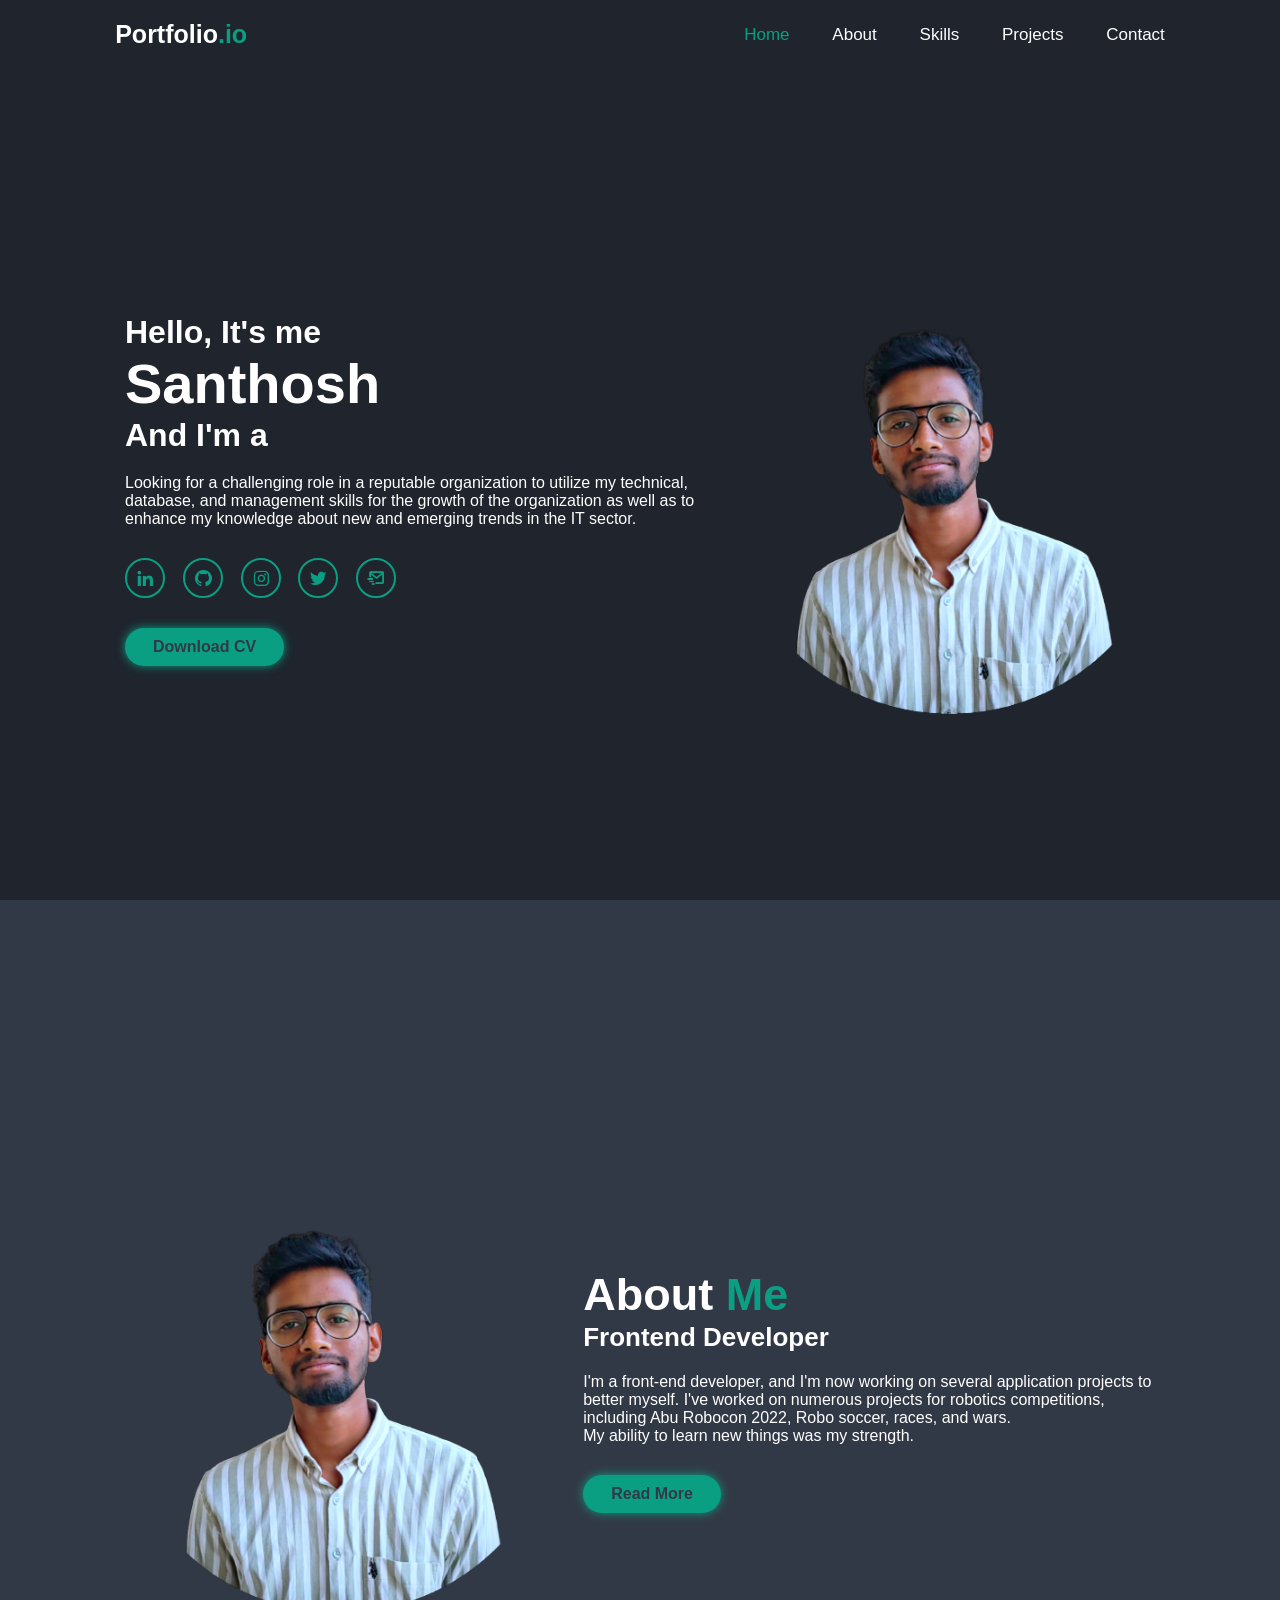
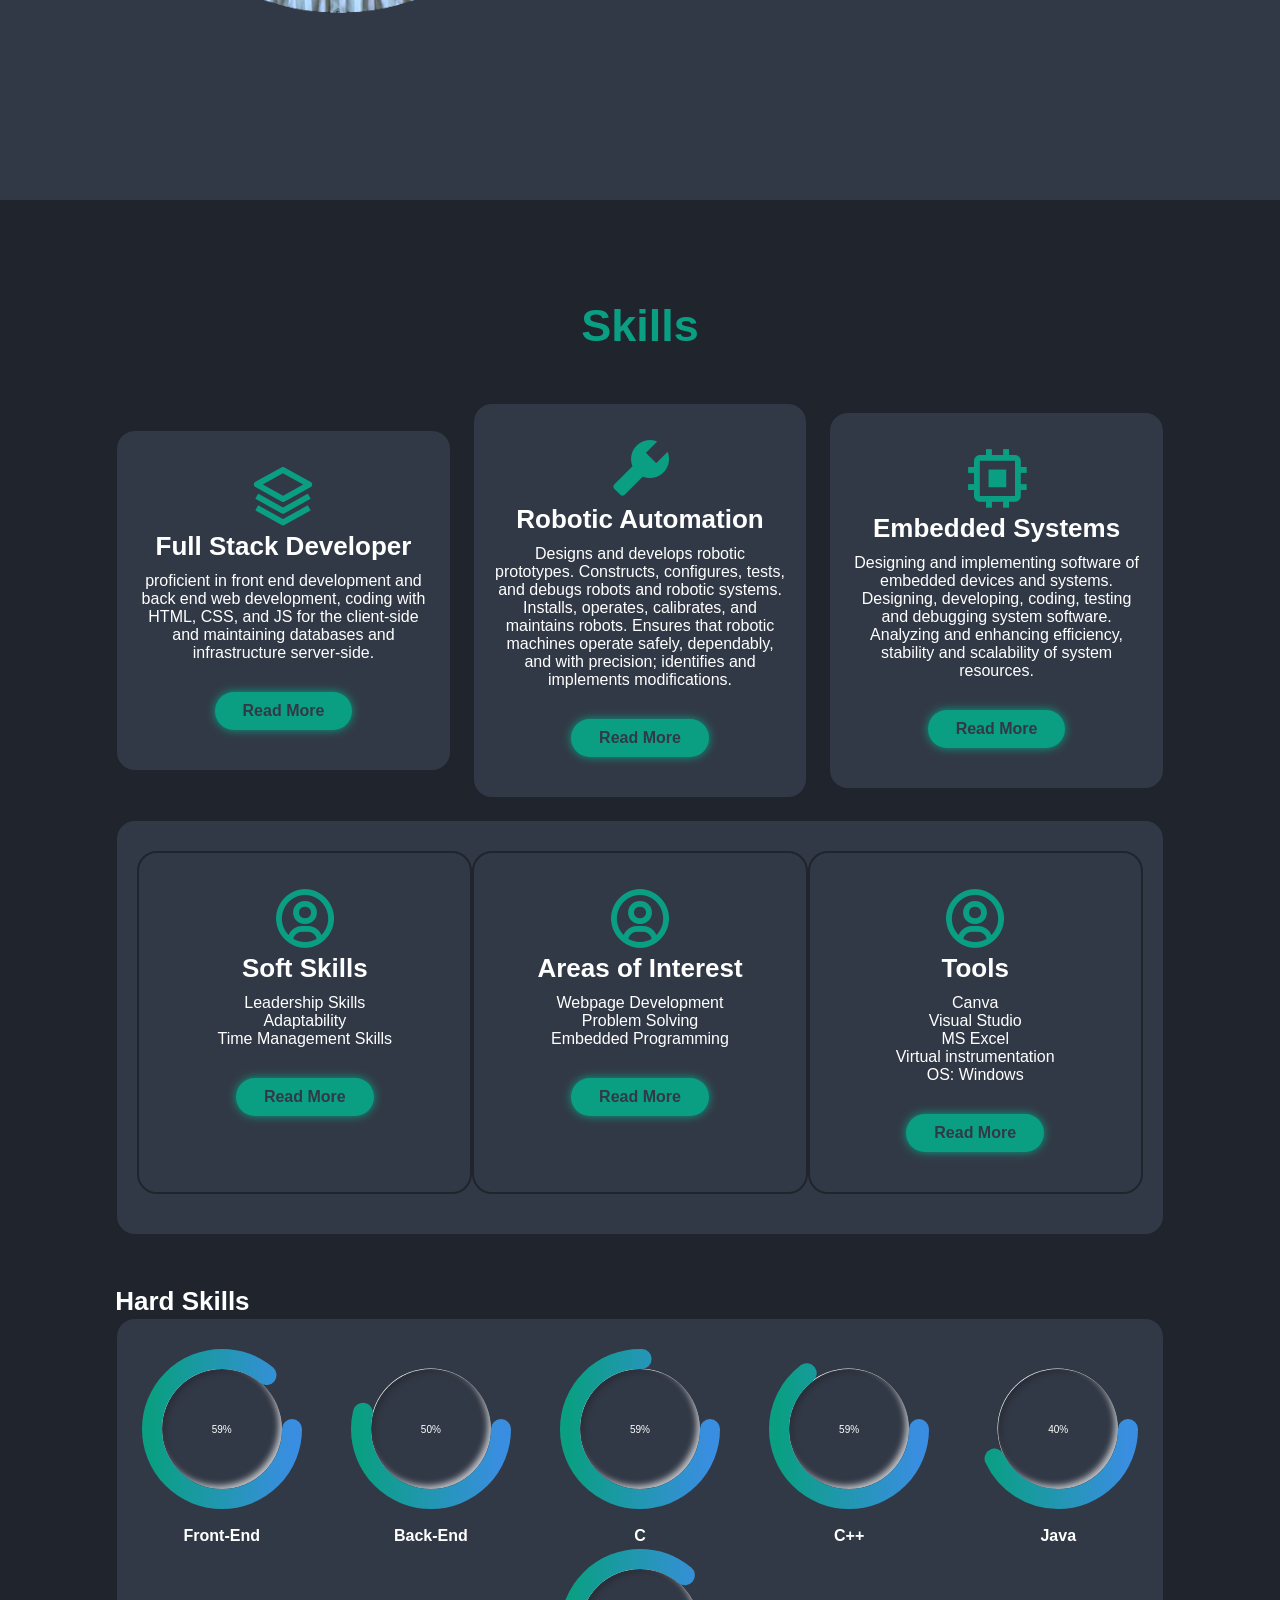
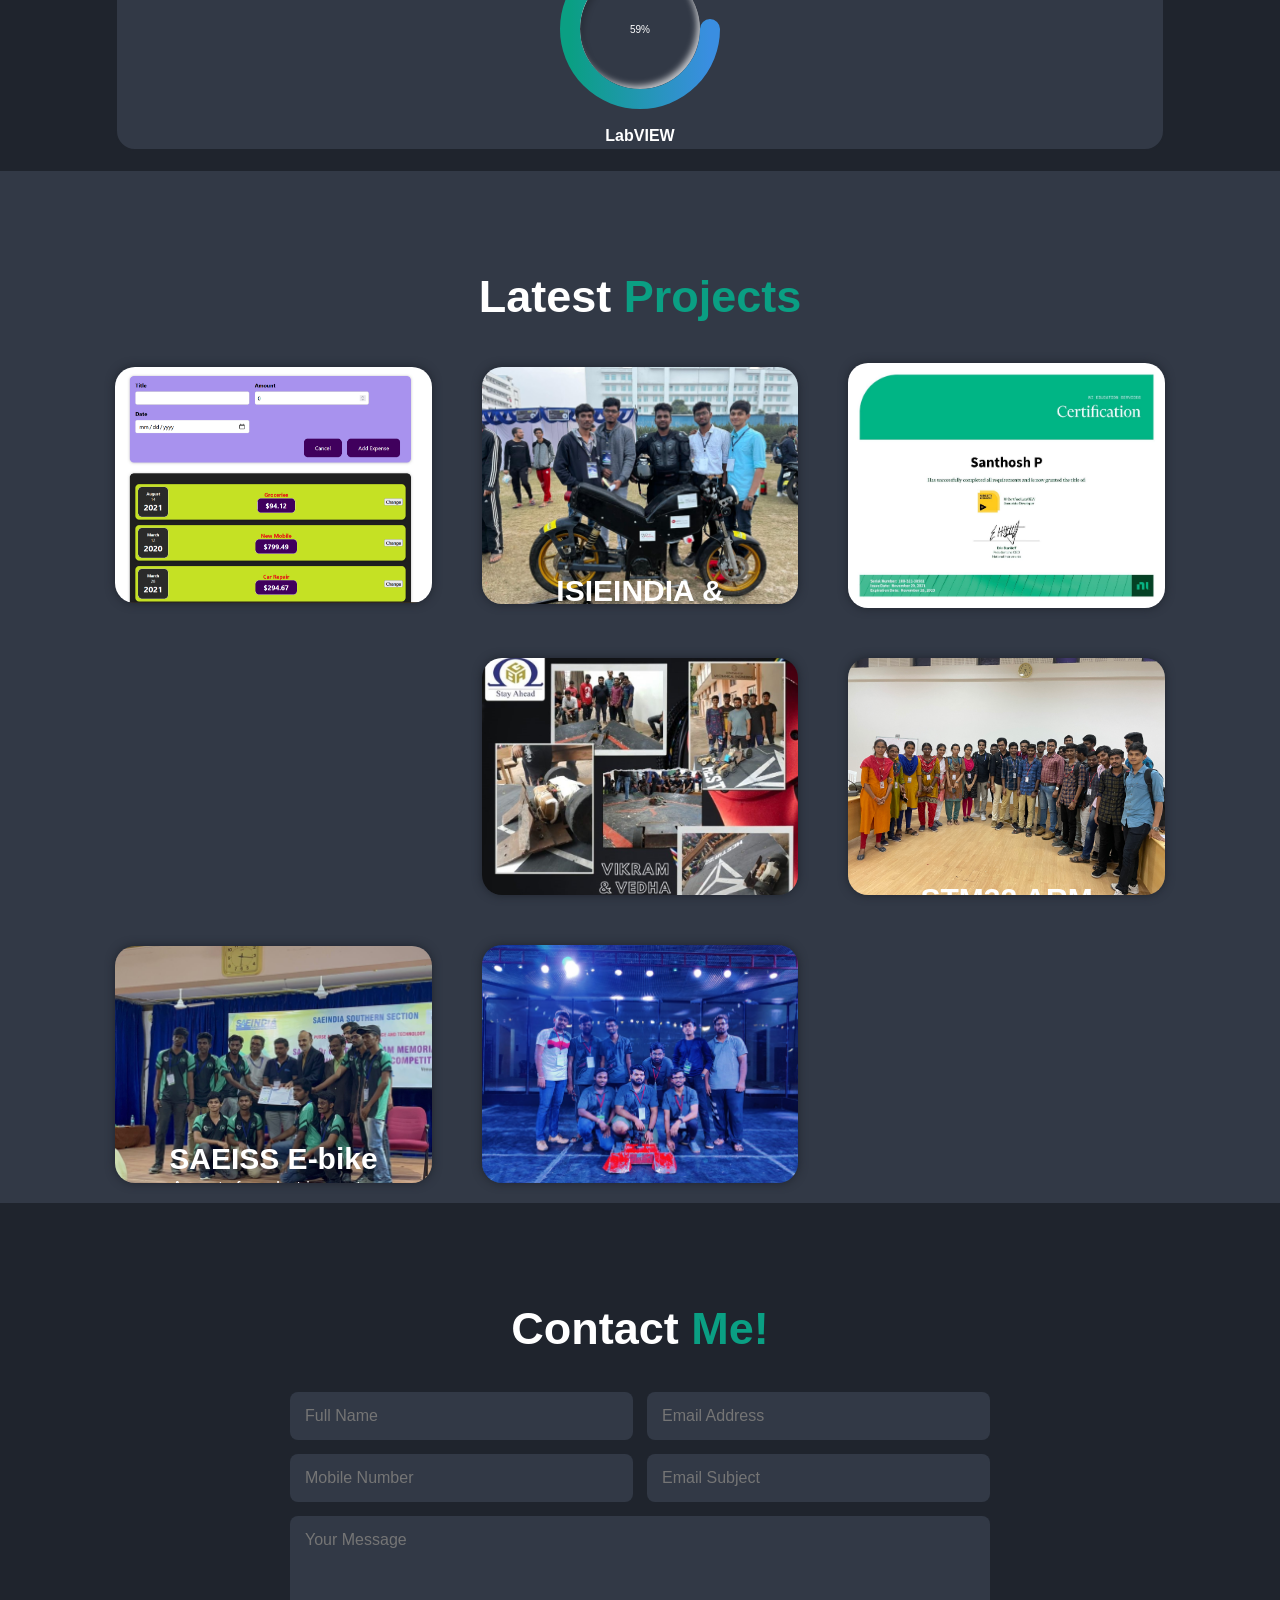
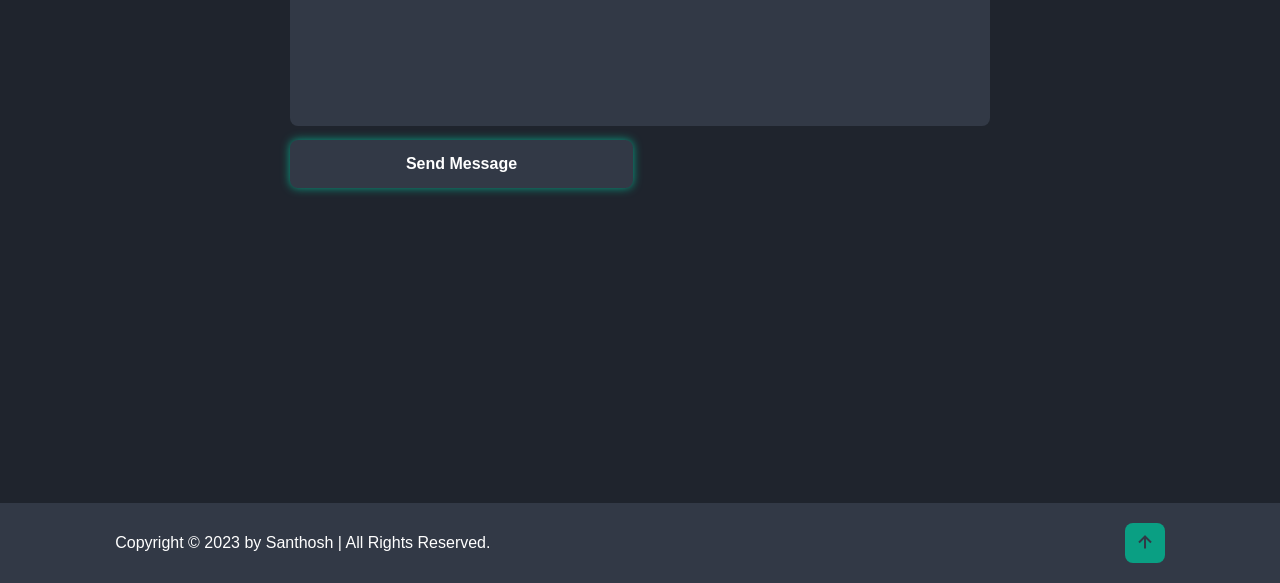
==== commit f145c4de: "new update" ====
--- a/index.html
+++ b/index.html
@@ -38,7 +38,7 @@
         <a href="https://twitter.com/Santhos59393995?t=UiqaRfSFX6xBNN_8-NeDQA&s=09" target="_blank" style="--i:10;"><i class='bx bxl-twitter'></i></a>
         <a href="#contact" target="" style="--i:10;" > <i class='bx bx-mail-send'></i></a>
       </div>
-      <a href="Add a heading (3).pdf" download="Download" target="_blank" class="btn">Download CV</a>
+      <a href="SANTHOSH P RESUME (2).pdf" download="Download" target="_blank" class="btn">Download CV</a>
 
   </div>
   <div class="home-img">
--- a/NewResume.css
+++ b/NewResume.css
@@ -14,7 +14,7 @@
     --bg-color: #1f242d;
     --second-bg-color:#323946;
     --text-color:#fff;
-    --main-color:#0ef;
+    --main-color:rgb(10, 159, 131);
 }
 
 html{
@@ -51,7 +51,7 @@
 }
 
 .logo{
-      font-size: 2.5rem;
+      font-size: 25px;
       color: var(--text-color);
       text-decoration: none;
       font-weight: 600;
@@ -214,6 +214,7 @@
 .about-content h3{
     font-size: 2.6rem;
 }
+
 .about-content p{
     font-size: 1.6rem;
     margin: 2rem 0 3rem;
@@ -234,6 +235,9 @@
     align-items: center;
     gap: 2.5 rem; 
 } 
+.services-overall h1{
+    font-size: 2.6rem;
+}
 .services-container .services-box{
     flex: 1 1 30rem;
     background: var(--second-bg-color);
@@ -246,6 +250,17 @@
 .services-container .services-box:hover{
     border-color: var(--main-color);
     transform: scale(1.02);
+    background: var(--second-bg-color);
+}
+.technical-box{
+    display: flex;
+    flex: 1 1 30rem;
+    background: var(--second-bg-color);
+    padding: 3rem 2rem 4rem;
+    border-radius: 2rem;
+    text-align: center;
+    border: .2rem solid var(--bg-color) ;
+    transform: .5s ease;
 }
 .percentage-box{
     display: flex;
@@ -345,7 +360,7 @@
   }
   @keyframes anim1{
     100%{
-        stroke-dashoffset: 188;
+        stroke-dashoffset: 94.4;
     }
   }
   #circle2{
@@ -574,6 +589,7 @@
 @media(max-width: 991px){
     .header{
         padding: 2rem 3%;
+        width: 991px;
     }
     section{
         padding: 10rem 3% 2rem;
@@ -597,6 +613,9 @@
 @media(max-width: 768px){
     #menu-icon{
         display: block;
+    }
+    .header{
+        width: 768px;
     }
     .navbar{
         position: absolute;
@@ -652,8 +671,8 @@
     .portfolio-container{
         grid-template-columns: 1fr;
     }
-}
-  {
+
+
     html{
         font-size: 50%;
     }
@@ -661,7 +680,31 @@
         width: 100%;
     }
 }
-@media(max-width: 365px){
+@media(max-width: 400px){
+    /* html{
+        /* width: 94%; */
+
+        
+        /* scrollbar-width: 400px; */
+        /* background-color: antiquewhite; */
+/* 
+        gap: 50px; */
+        /* -ms-scroll-limit-x-max: 400px; */
+        /* display: inline-block; 
+    }*/
+        
+     body{
+        justify-content: center;
+        width: 430px;
+        height: 658px;
+    }
+    .header{
+        padding:2rem 3%;
+        justify-content: space-between;
+        width: 430px; 
+    }
+        
+    
     .home-img{
         width: 90vw;
     }
@@ -684,7 +727,7 @@
     color: var(--second-bg-color);
 }
 /*KEYFRAMES ANIMATION*/
-/* @keyframes slideRight{
+@keyframes slideRight{
     0%{
         transform: translateX(-100px);
         opacity: 0;
@@ -694,10 +737,6 @@
         opacity: 1;
     }
 }
-
-*/
-
-
 @keyframes zoomIn{
     0%{
         transform: scale(0);
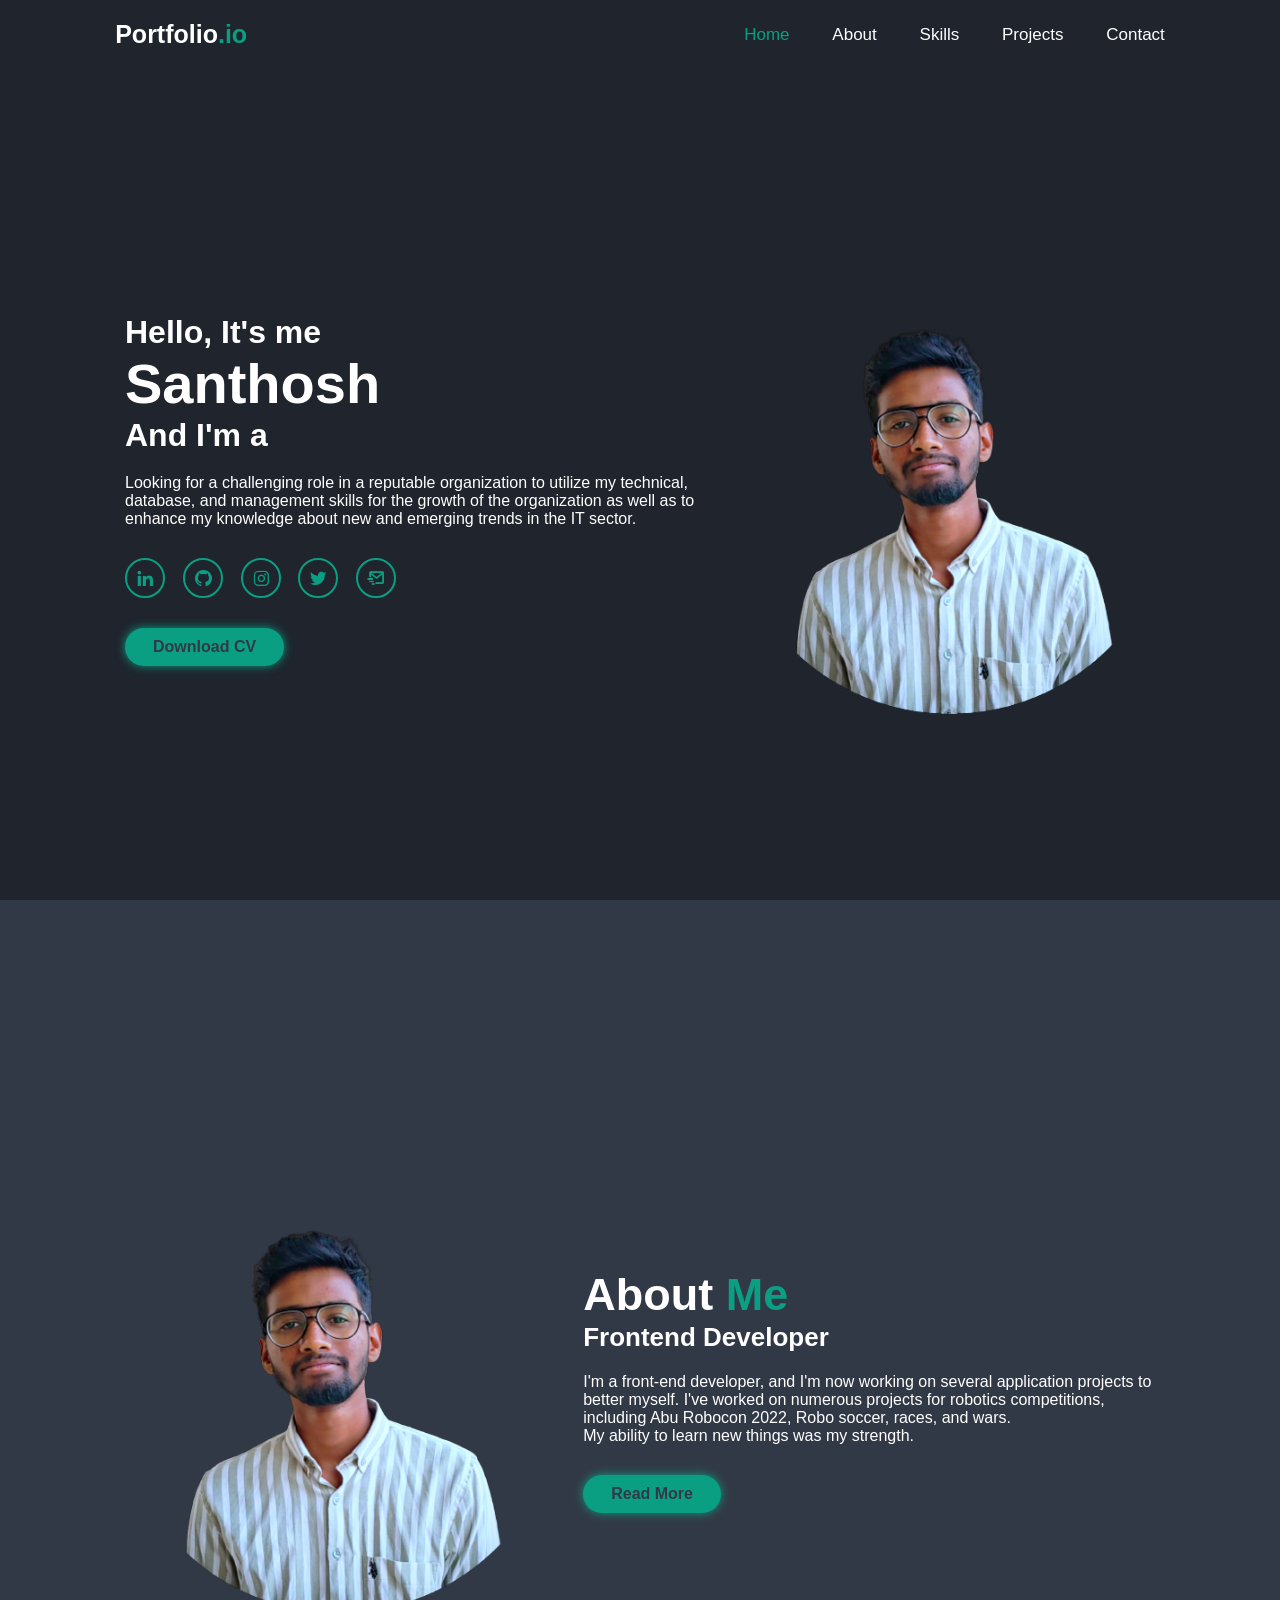
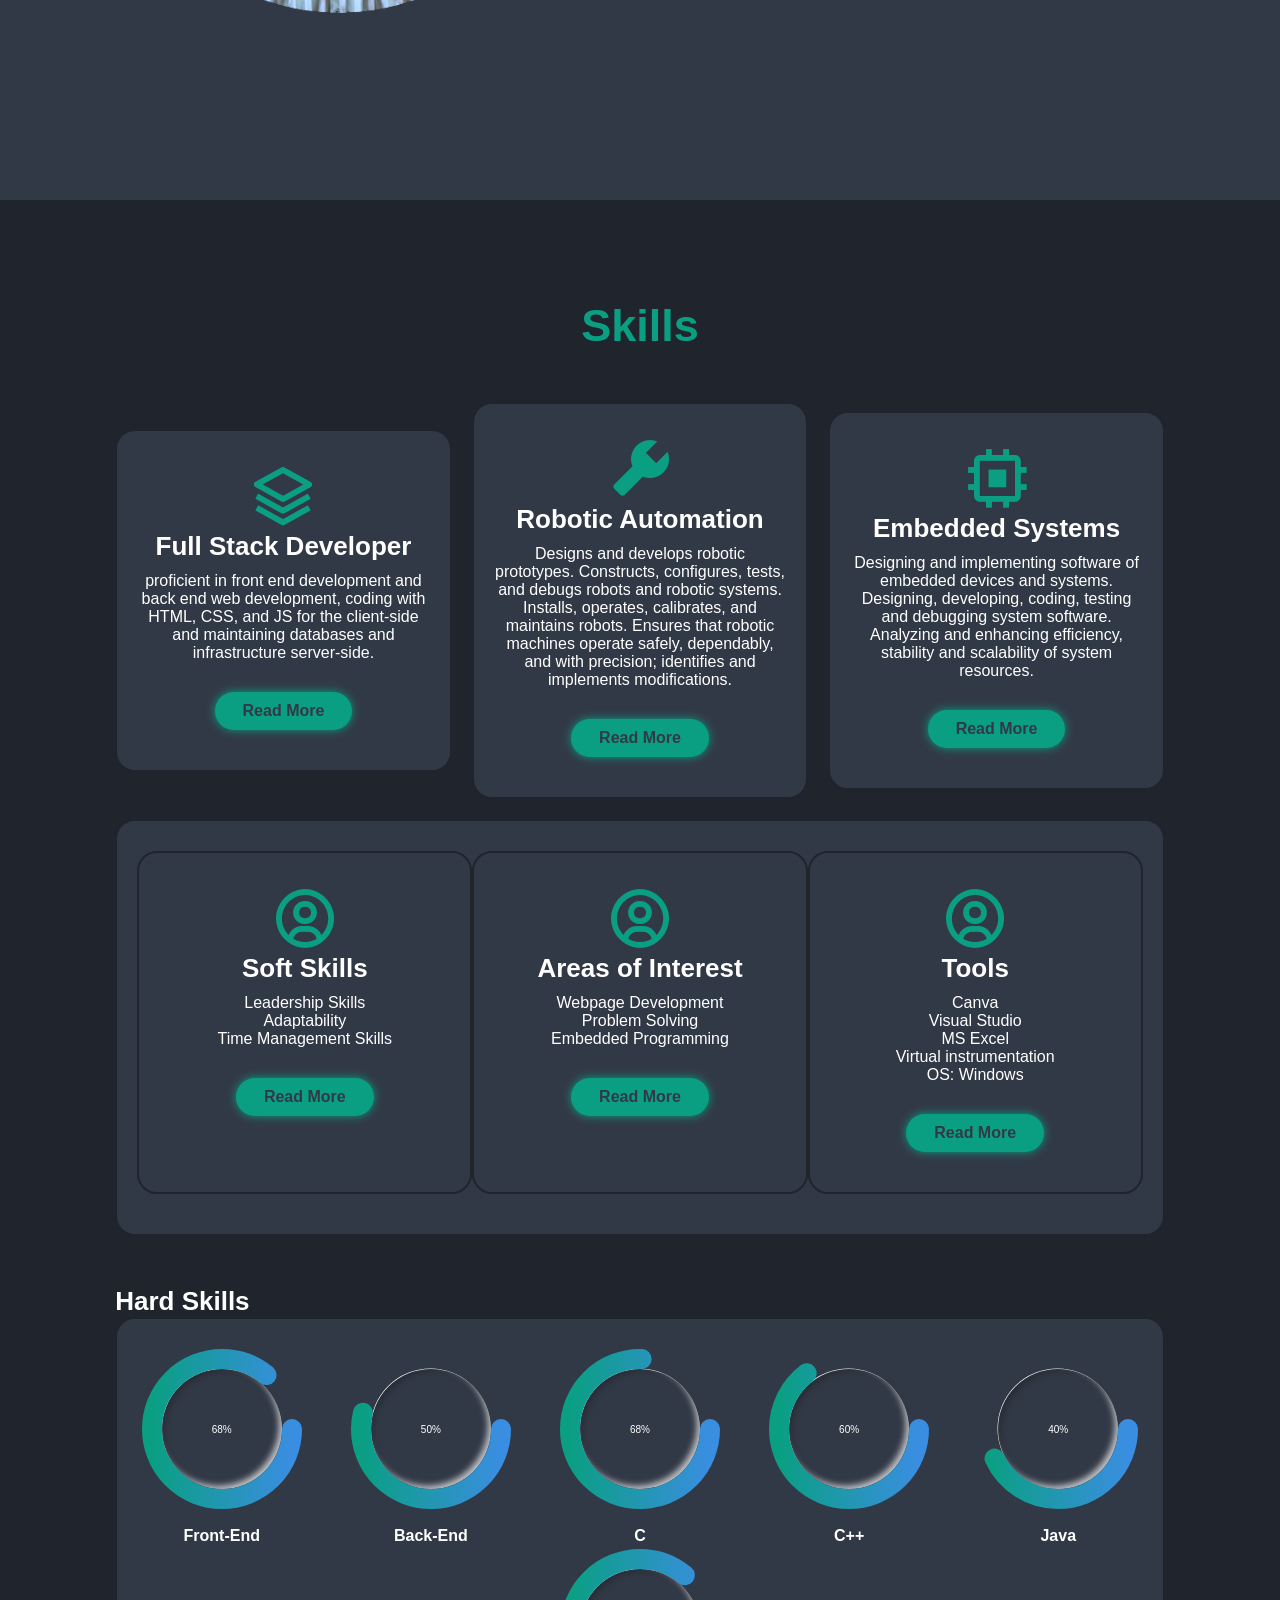
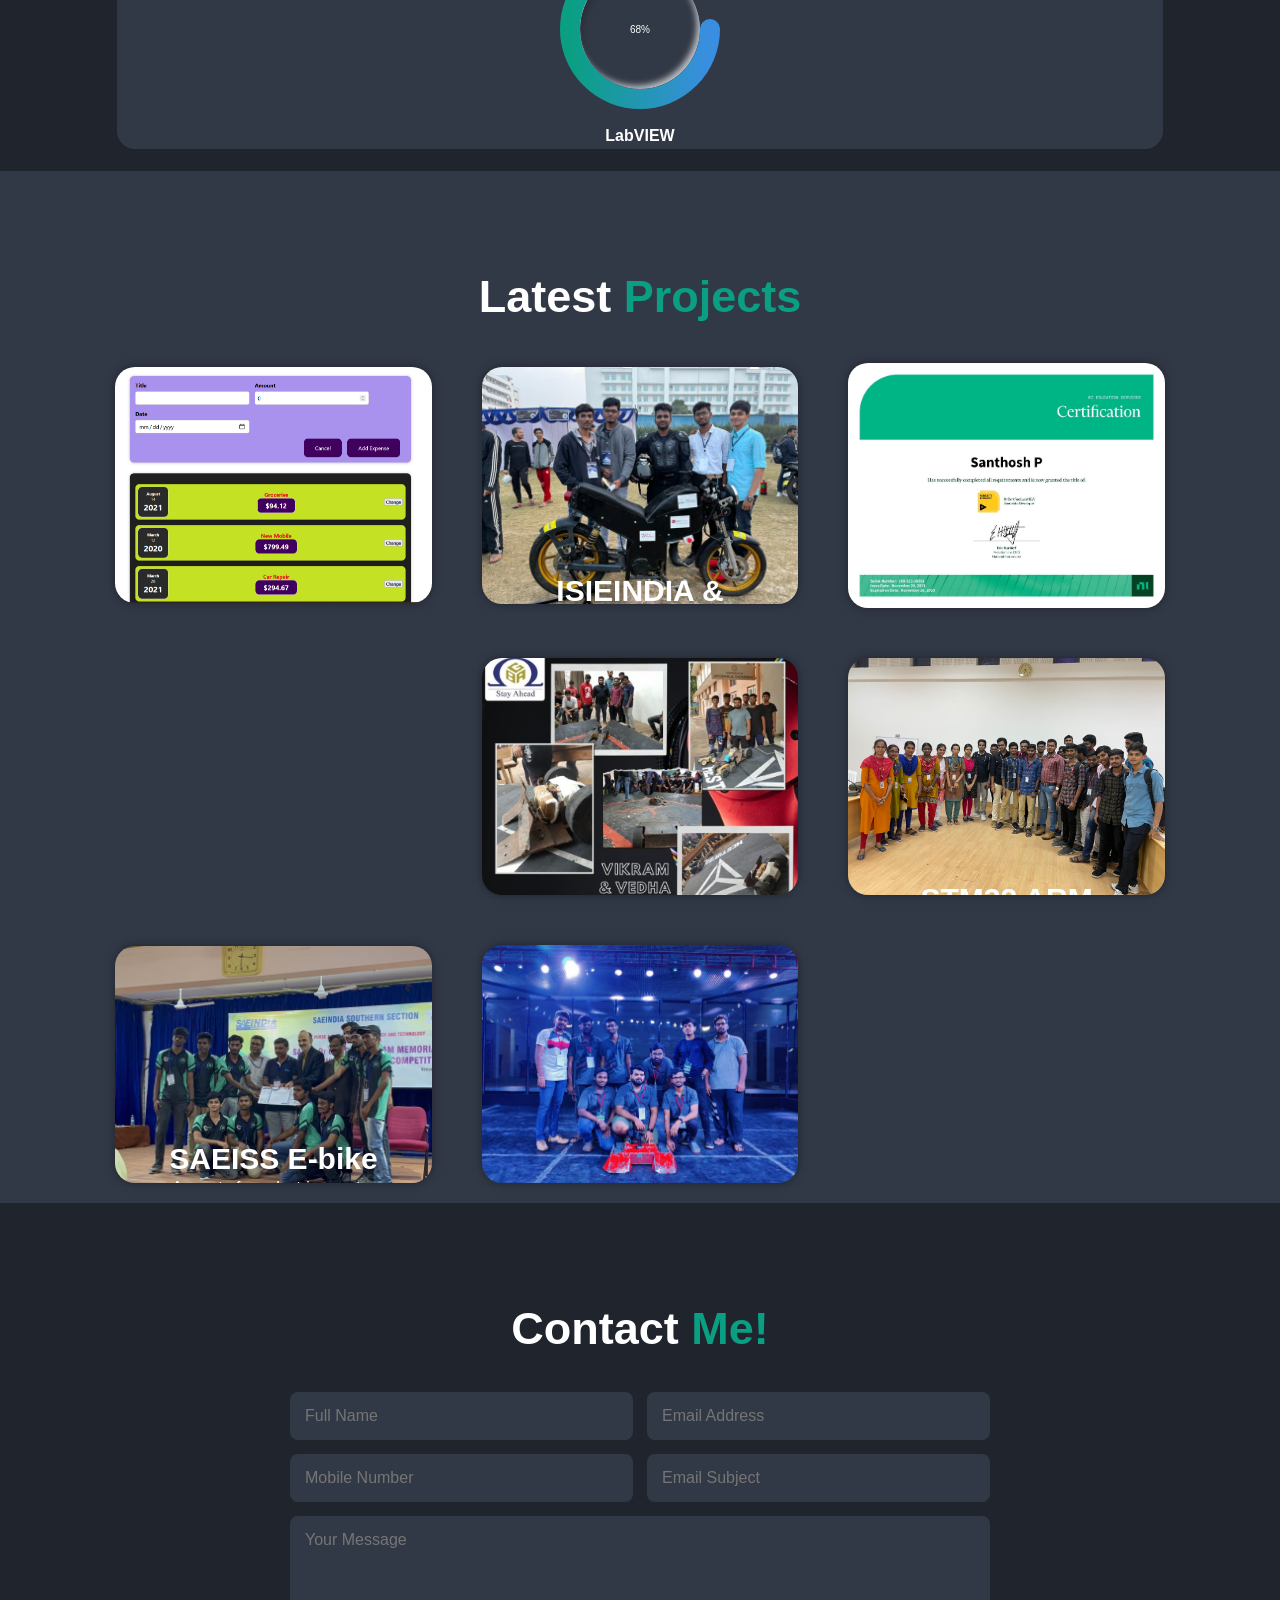
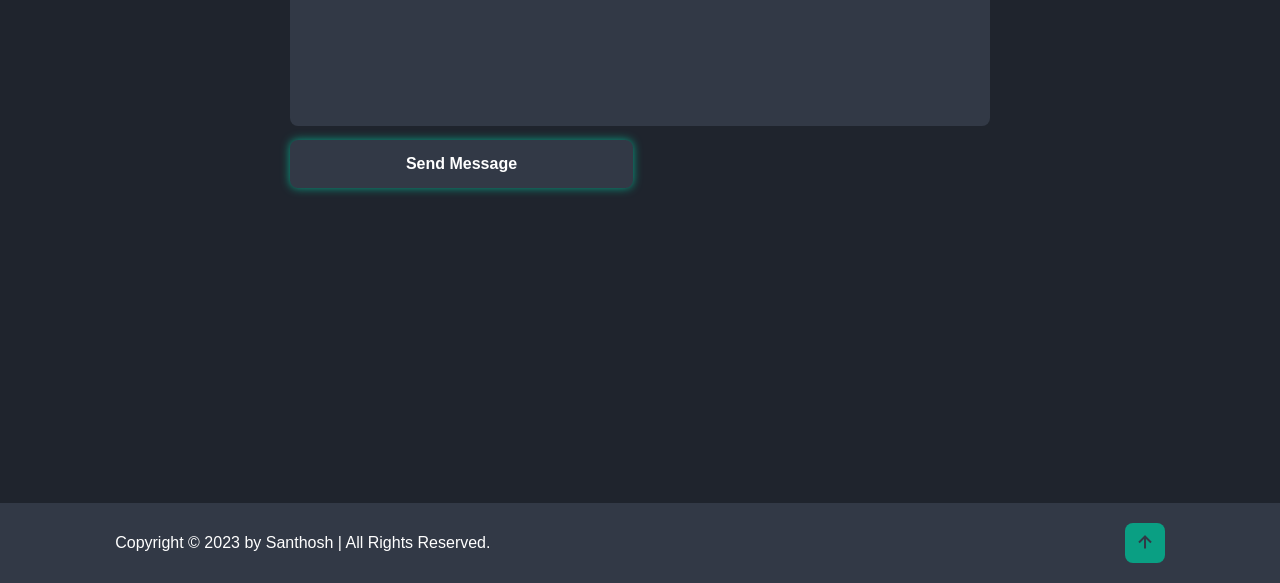
==== commit e90f5cea: "Update index.html" ====
--- a/index.html
+++ b/index.html
@@ -116,7 +116,7 @@
         <div class="services-box"  >
           <i class='bx bx-user-circle'></i>
             <h3> Tools <br></h3>
-              <p> Canva <br>
+              <p> Canva <br>   
                 Visual Studio<br>
                 MS Excel<br>
                 Virtual instrumentation<br>
